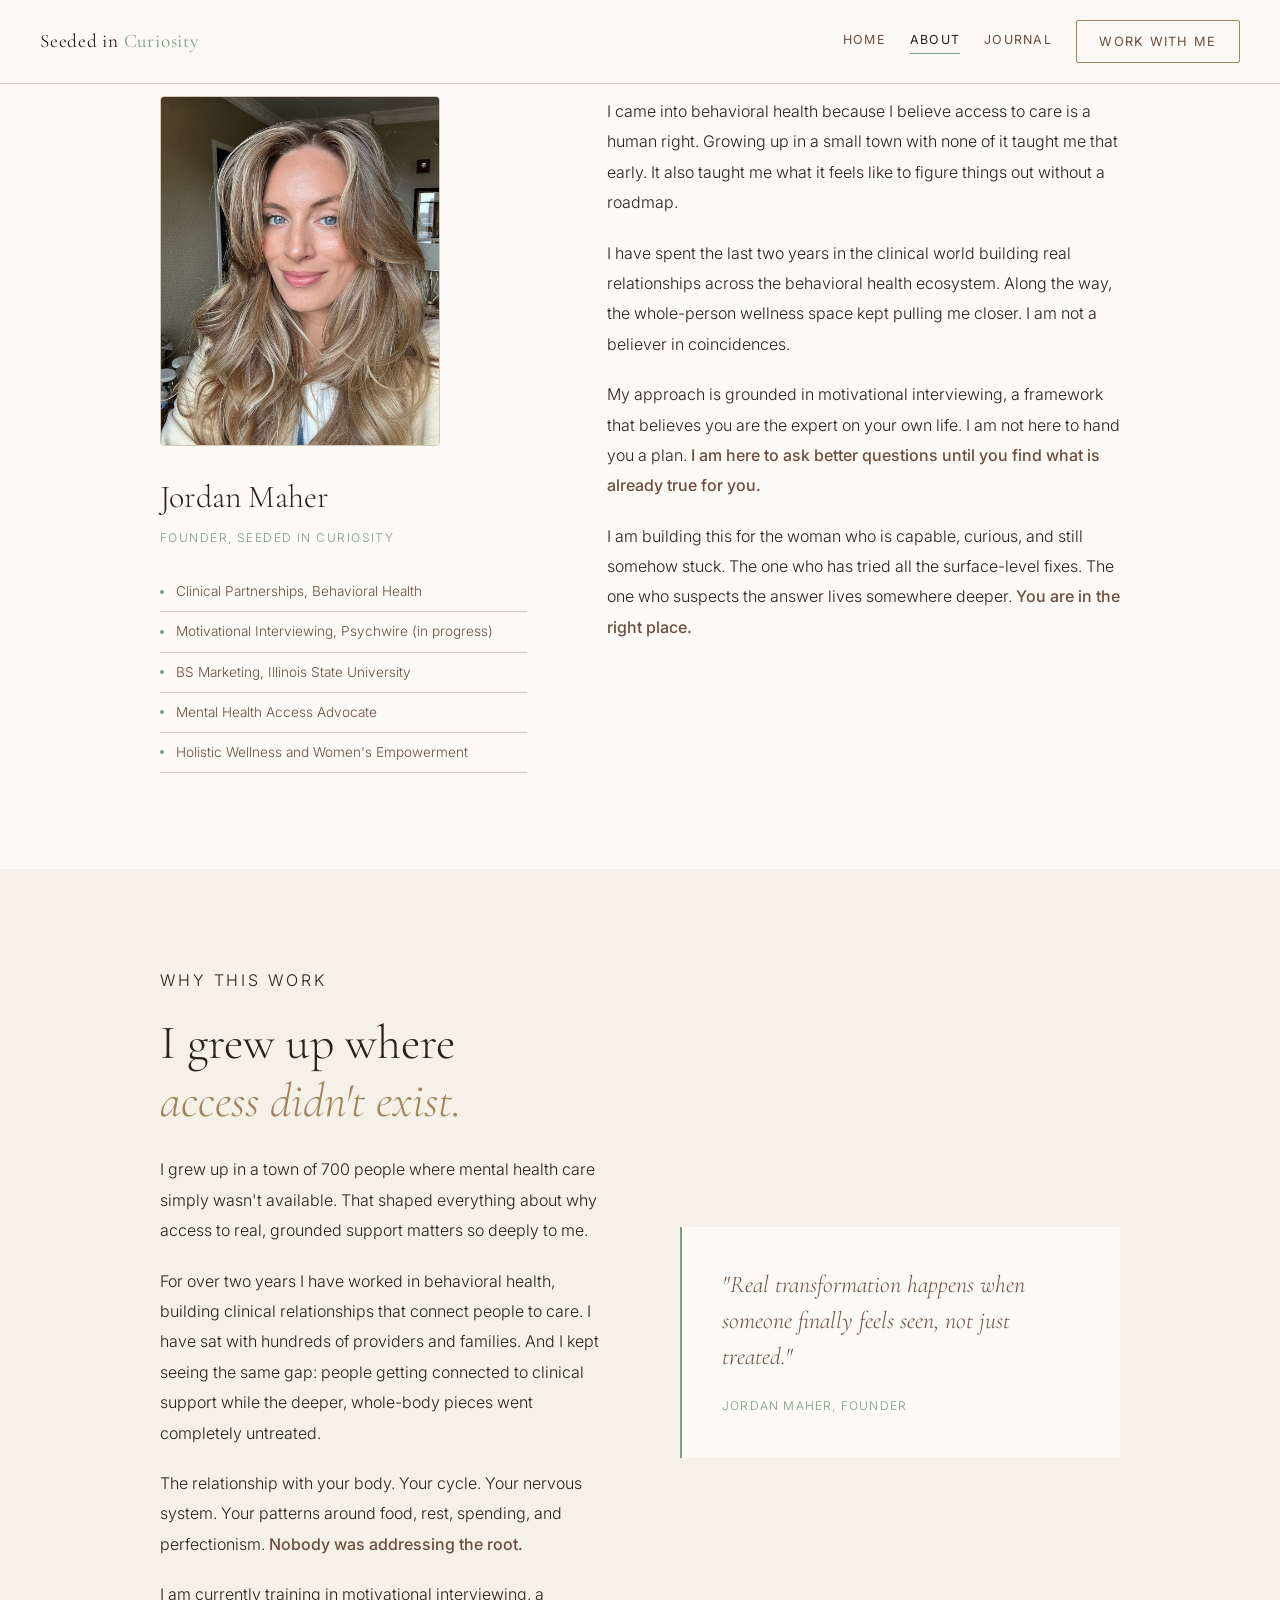
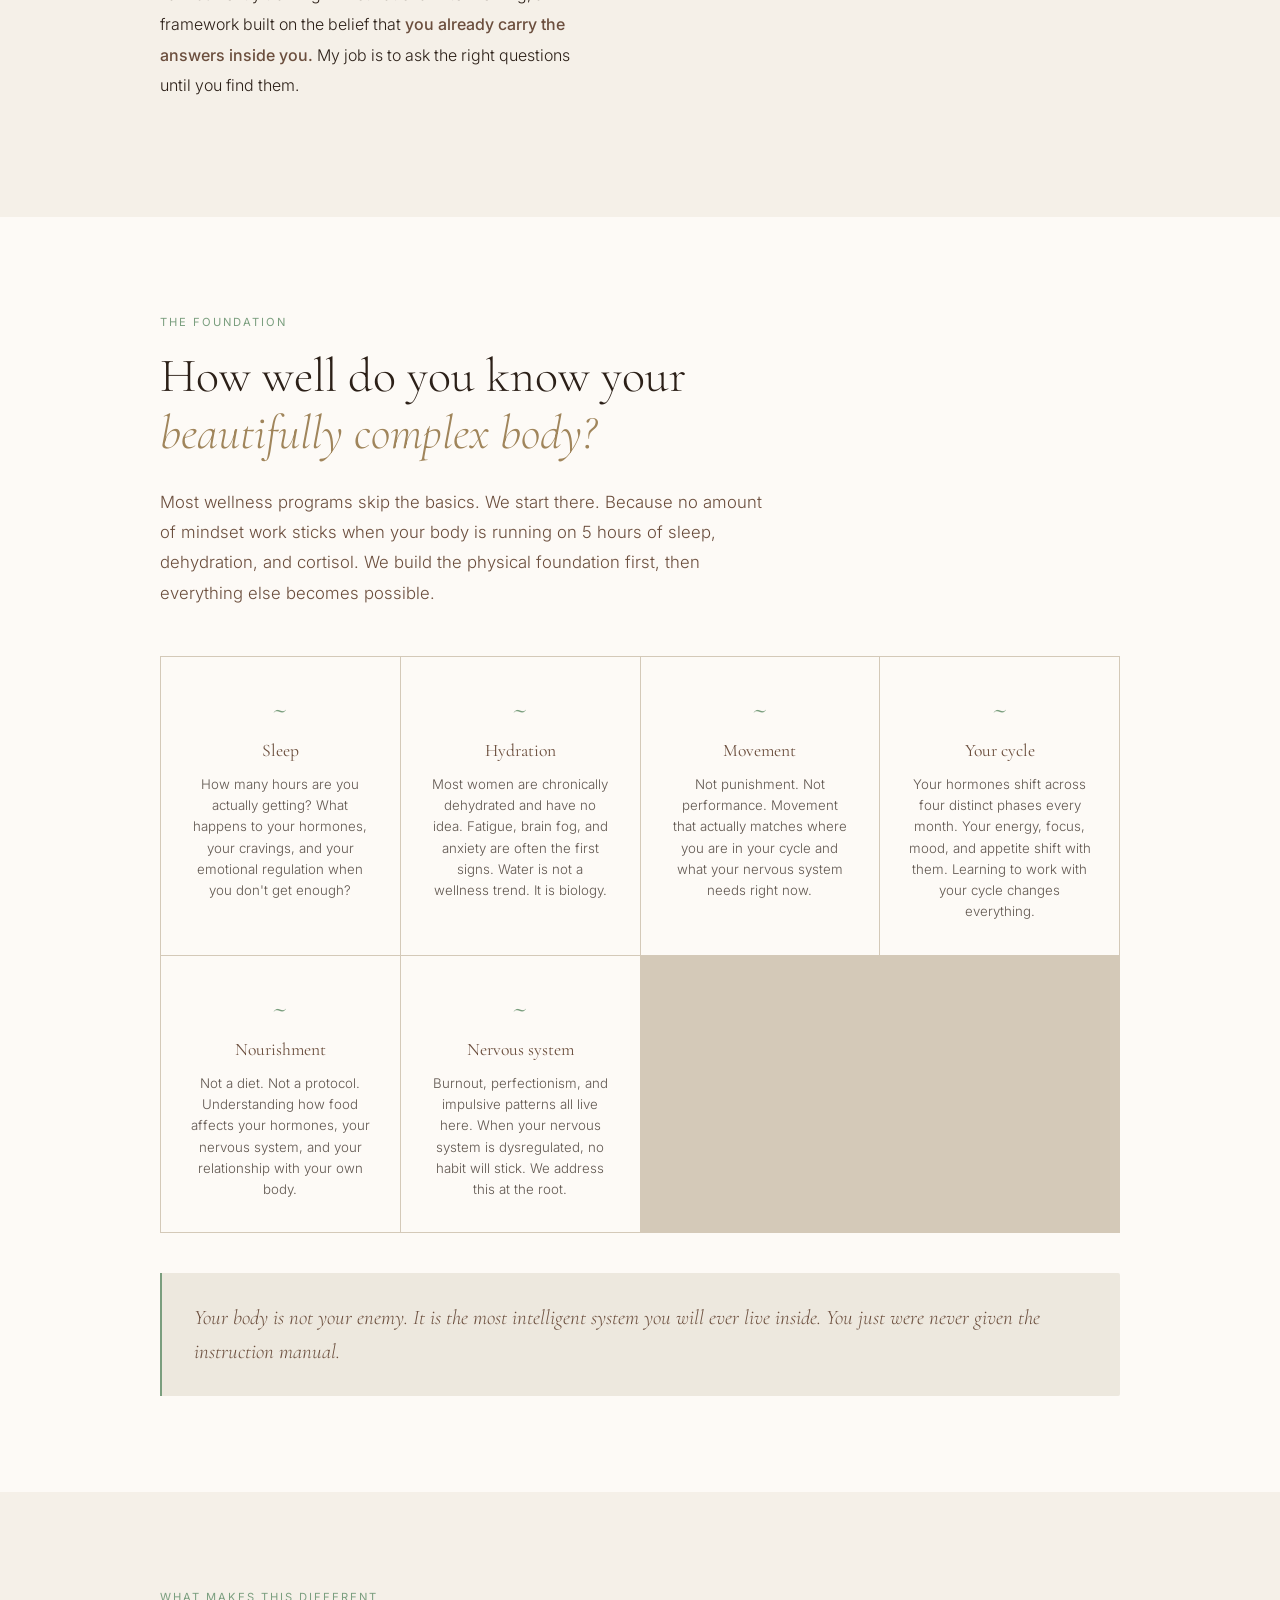
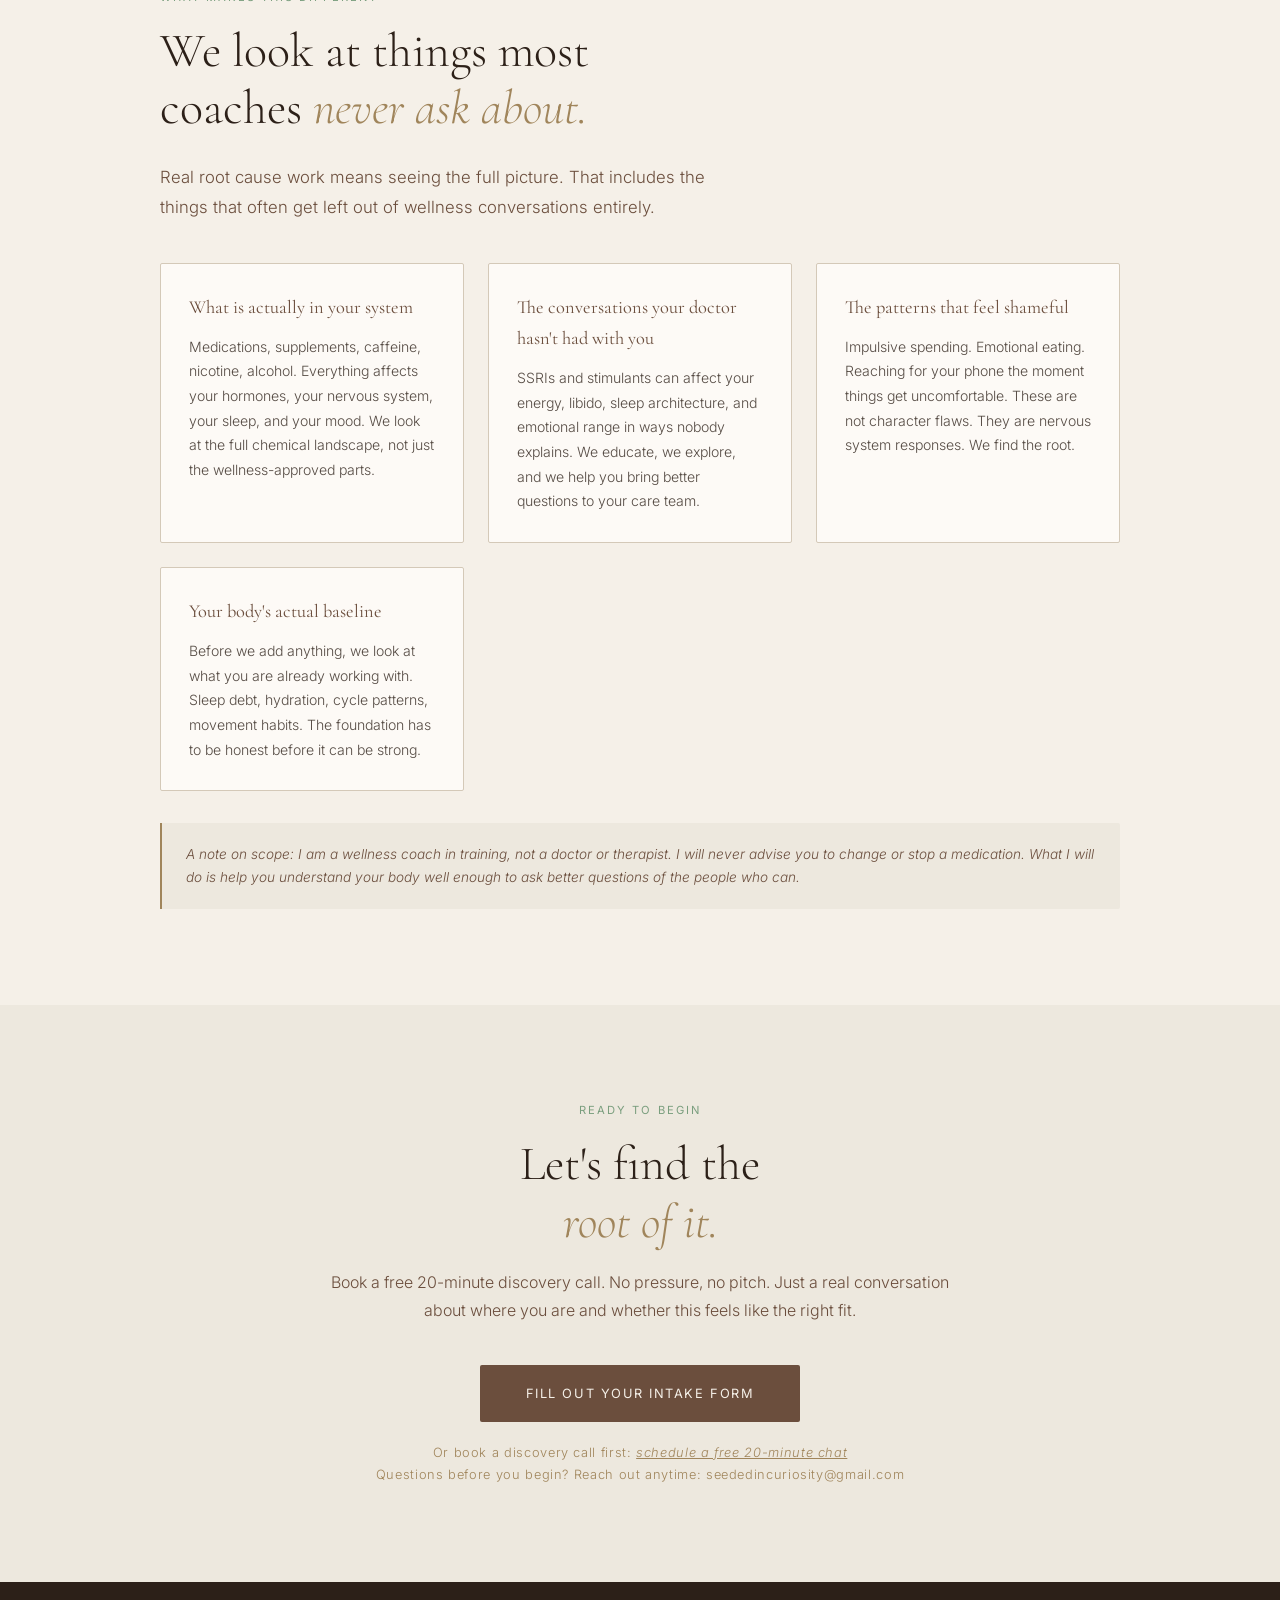
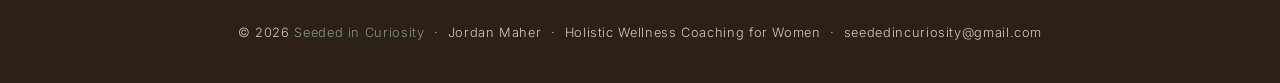
==== about.html @ 79a80a1e "Add files via upload" ====
<!DOCTYPE html>
<html lang="en">
<head>
<meta charset="UTF-8">
<meta name="viewport" content="width=device-width, initial-scale=1.0">
<title>About Jordan | Seeded in Curiosity</title>
<link rel="preconnect" href="https://fonts.googleapis.com">
<link rel="preconnect" href="https://fonts.gstatic.com" crossorigin>
<link href="https://fonts.googleapis.com/css2?family=Cormorant+Garamond:ital,wght@0,300;0,400;0,500;1,300;1,400&family=Inter:wght@300;400;500&display=swap" rel="stylesheet">
<style>
  :root {
    --sage: #7A9E7E;
    --clay: #A0855B;
    --bark: #6B4E3D;
    --cream: #F5F0E8;
    --linen: #EDE8DE;
    --soil: #2C2018;
    --mist: #D4C9B8;
    --white: #FDFAF6;
  }

  * { margin: 0; padding: 0; box-sizing: border-box; }
  html { scroll-behavior: smooth; }

  body {
    font-family: 'Inter', sans-serif;
    background: var(--white);
    color: var(--soil);
    font-size: 16px;
    line-height: 1.7;
    font-weight: 300;
  }

  /* NAV */
  nav {
    position: fixed;
    top: 0; left: 0; right: 0;
    z-index: 100;
    padding: 1.25rem 2.5rem;
    display: flex;
    justify-content: space-between;
    align-items: center;
    background: rgba(253, 250, 246, 0.92);
    backdrop-filter: blur(8px);
    border-bottom: 0.5px solid var(--mist);
  }

  .nav-logo {
    font-family: 'Cormorant Garamond', serif;
    font-size: 1.2rem;
    font-weight: 400;
    letter-spacing: 0.04em;
    color: var(--soil);
    text-decoration: none;
  }

  .nav-logo span { color: var(--sage); }

  .nav-link {
    font-size: 0.8rem;
    letter-spacing: 0.1em;
    text-transform: uppercase;
    color: var(--bark);
    text-decoration: none;
    font-weight: 400;
    padding: 0.6rem 1.4rem;
    border: 0.5px solid var(--clay);
    border-radius: 2px;
    transition: all 0.2s;
  }

  .nav-link:hover { background: var(--clay); color: var(--white); }


  .nav-pages {
    display: flex;
    align-items: center;
    gap: 1.5rem;
  }

  .nav-page {
    font-size: 0.78rem;
    letter-spacing: 0.1em;
    text-transform: uppercase;
    color: var(--bark);
    text-decoration: none;
    font-weight: 400;
    padding-bottom: 2px;
    border-bottom: 1px solid transparent;
    transition: all 0.2s;
  }

  .nav-page:hover { color: var(--soil); border-bottom-color: var(--clay); }

  .nav-page.active { color: var(--soil); border-bottom-color: var(--sage); }

  @media (max-width: 600px) {
    .nav-pages { gap: 0.9rem; }
    .nav-page { font-size: 0.7rem; letter-spacing: 0.06em; }
    .nav-link { padding: 0.5rem 0.9rem; font-size: 0.7rem; }
    nav { padding: 1rem 1.25rem; }
  }


  .about-photo {
    width: 100%;
    max-width: 280px;
    border-radius: 4px;
    border: 0.5px solid var(--mist);
    display: block;
    margin-bottom: 1.5rem;
  }

  /* HERO */
  .hero {
    min-height: 100vh;
    display: flex;
    align-items: center;
    padding: 8rem 2.5rem 4rem;
    background: var(--white);
    position: relative;
    overflow: hidden;
  }

  .hero::before {
    content: '';
    position: absolute;
    top: -10%;
    right: -5%;
    width: 55%;
    height: 120%;
    background: var(--linen);
    border-radius: 0 0 0 60%;
    z-index: 0;
  }

  .hero-content {
    position: relative;
    z-index: 1;
    max-width: 620px;
  }

  .hero-eyebrow {
    font-size: 0.72rem;
    letter-spacing: 0.18em;
    text-transform: uppercase;
    color: var(--sage);
    font-weight: 400;
    margin-bottom: 1.5rem;
  }

  .hero-title {
    font-family: 'Cormorant Garamond', serif;
    font-size: clamp(2.8rem, 6vw, 5rem);
    font-weight: 300;
    line-height: 1.1;
    color: var(--soil);
    margin-bottom: 1.5rem;
    letter-spacing: -0.01em;
  }

  .hero-title em { font-style: italic; color: var(--clay); }

  .hero-sub {
    font-size: 1.05rem;
    color: var(--bark);
    max-width: 480px;
    margin-bottom: 2.5rem;
    line-height: 1.8;
    font-weight: 300;
  }

  .hero-cta {
    display: inline-block;
    background: var(--bark);
    color: var(--cream);
    text-decoration: none;
    padding: 1rem 2.2rem;
    font-size: 0.8rem;
    letter-spacing: 0.12em;
    text-transform: uppercase;
    font-weight: 400;
    border-radius: 2px;
    transition: all 0.2s;
  }

  .hero-cta:hover { background: var(--soil); }

  .hero-seed {
    position: absolute;
    right: 8%;
    top: 50%;
    transform: translateY(-50%);
    z-index: 1;
  }

  .seed-circle {
    width: 320px;
    height: 320px;
    border-radius: 50%;
    border: 0.5px solid var(--mist);
    display: flex;
    align-items: center;
    justify-content: center;
  }

  .seed-inner {
    width: 260px;
    height: 260px;
    border-radius: 50%;
    background: var(--linen);
    display: flex;
    flex-direction: column;
    align-items: center;
    justify-content: center;
    padding: 2rem;
    text-align: center;
  }

  .seed-word {
    font-family: 'Cormorant Garamond', serif;
    font-size: 1rem;
    font-style: italic;
    color: var(--clay);
    line-height: 2.4;
    letter-spacing: 0.02em;
  }

  /* SECTIONS */
  section { padding: 6rem 2.5rem; }

  .container { max-width: 960px; margin: 0 auto; }

  .section-eyebrow {
    font-size: 0.7rem;
    letter-spacing: 0.18em;
    text-transform: uppercase;
    color: var(--sage);
    font-weight: 400;
    margin-bottom: 1rem;
  }

  .section-title {
    font-family: 'Cormorant Garamond', serif;
    font-size: clamp(2rem, 4vw, 3rem);
    font-weight: 300;
    line-height: 1.2;
    color: var(--soil);
    margin-bottom: 1.5rem;
  }

  .section-title em { font-style: italic; color: var(--clay); }

  /* FOR YOU */
  .for-you { background: var(--linen); }

  .pain-grid {
    display: grid;
    grid-template-columns: repeat(auto-fit, minmax(260px, 1fr));
    gap: 1.5rem;
    margin-top: 3rem;
  }

  .pain-card {
    background: var(--white);
    border: 0.5px solid var(--mist);
    padding: 1.75rem;
    border-radius: 2px;
  }

  .pain-card h3 {
    font-family: 'Cormorant Garamond', serif;
    font-size: 1.2rem;
    font-weight: 400;
    color: var(--bark);
    margin-bottom: 0.75rem;
  }

  .pain-card p {
    font-size: 0.9rem;
    color: var(--soil);
    opacity: 0.8;
    line-height: 1.7;
  }

  /* BODY SECTION */
  .body-section { background: var(--white); }

  .body-intro {
    font-size: 1.05rem;
    color: var(--bark);
    max-width: 620px;
    margin-bottom: 3rem;
    line-height: 1.8;
  }

  .body-grid {
    display: grid;
    grid-template-columns: repeat(auto-fit, minmax(200px, 1fr));
    gap: 1px;
    background: var(--mist);
    border: 0.5px solid var(--mist);
    margin-bottom: 2.5rem;
  }

  .body-tile {
    background: var(--white);
    padding: 2rem 1.75rem;
    text-align: center;
  }

  .body-tile-icon {
    font-family: 'Cormorant Garamond', serif;
    font-size: 2.2rem;
    font-style: italic;
    color: var(--sage);
    margin-bottom: 0.75rem;
    line-height: 1;
  }

  .body-tile h3 {
    font-family: 'Cormorant Garamond', serif;
    font-size: 1.1rem;
    font-weight: 400;
    color: var(--bark);
    margin-bottom: 0.5rem;
  }

  .body-tile p {
    font-size: 0.83rem;
    color: var(--soil);
    opacity: 0.75;
    line-height: 1.6;
  }

  .body-callout {
    background: var(--linen);
    border-left: 2px solid var(--sage);
    padding: 1.75rem 2rem;
    border-radius: 0 2px 2px 0;
  }

  .body-callout p {
    font-family: 'Cormorant Garamond', serif;
    font-size: 1.3rem;
    font-style: italic;
    color: var(--bark);
    line-height: 1.6;
  }

  /* WHOLE PICTURE */
  .whole-picture { background: var(--cream); }

  .wp-intro {
    font-size: 1.05rem;
    color: var(--bark);
    max-width: 580px;
    margin-bottom: 2.5rem;
    line-height: 1.8;
  }

  .wp-grid {
    display: grid;
    grid-template-columns: repeat(auto-fit, minmax(260px, 1fr));
    gap: 1.5rem;
    margin-bottom: 2rem;
  }

  .wp-item {
    background: var(--white);
    border: 0.5px solid var(--mist);
    padding: 1.75rem;
    border-radius: 2px;
  }

  .wp-item h3 {
    font-family: 'Cormorant Garamond', serif;
    font-size: 1.15rem;
    font-weight: 400;
    color: var(--bark);
    margin-bottom: 0.75rem;
  }

  .wp-item p {
    font-size: 0.88rem;
    color: var(--soil);
    opacity: 0.8;
    line-height: 1.75;
  }

  .wp-note {
    background: var(--linen);
    border-left: 2px solid var(--clay);
    padding: 1.25rem 1.5rem;
    border-radius: 0 2px 2px 0;
    font-size: 0.85rem;
    color: var(--bark);
    line-height: 1.7;
    font-style: italic;
  }

  /* STORY */
  .story { background: var(--cream); }

  .story-layout {
    display: grid;
    grid-template-columns: 1fr 1fr;
    gap: 5rem;
    align-items: center;
  }

  .story-text p {
    font-size: 1rem;
    line-height: 1.9;
    color: var(--soil);
    margin-bottom: 1.25rem;
    font-weight: 300;
  }

  .story-text p strong { font-weight: 500; color: var(--bark); }

  .story-quote {
    background: var(--white);
    padding: 2.5rem;
    border-left: 2px solid var(--sage);
    border-radius: 0 2px 2px 0;
  }

  .story-quote blockquote {
    font-family: 'Cormorant Garamond', serif;
    font-size: 1.5rem;
    font-style: italic;
    font-weight: 300;
    color: var(--bark);
    line-height: 1.5;
    margin-bottom: 1rem;
  }

  .story-quote cite {
    font-size: 0.75rem;
    letter-spacing: 0.1em;
    text-transform: uppercase;
    color: var(--sage);
    font-style: normal;
  }

  /* METHOD */
  .method { background: var(--soil); color: var(--cream); }
  .method .section-title { color: var(--cream); }
  .method .section-eyebrow { color: var(--sage); }

  .method-intro {
    font-size: 1.05rem;
    color: var(--mist);
    max-width: 580px;
    margin-bottom: 3.5rem;
    line-height: 1.8;
  }

  .phases {
    display: grid;
    grid-template-columns: repeat(auto-fit, minmax(260px, 1fr));
    gap: 1px;
    background: rgba(255,255,255,0.1);
    border: 0.5px solid rgba(255,255,255,0.1);
  }

  .phase {
    background: var(--soil);
    padding: 2.5rem;
    transition: background 0.2s;
  }

  .phase:hover { background: #3a2d20; }

  .phase-num {
    font-family: 'Cormorant Garamond', serif;
    font-size: 3rem;
    font-weight: 300;
    color: var(--sage);
    opacity: 0.5;
    line-height: 1;
    margin-bottom: 1rem;
  }

  .phase-weeks {
    font-size: 0.68rem;
    letter-spacing: 0.15em;
    text-transform: uppercase;
    color: var(--sage);
    margin-bottom: 0.75rem;
  }

  .phase h3 {
    font-family: 'Cormorant Garamond', serif;
    font-size: 1.4rem;
    font-weight: 300;
    color: var(--cream);
    margin-bottom: 0.75rem;
  }

  .phase p { font-size: 0.88rem; color: var(--mist); line-height: 1.7; }

  .method-note {
    margin-top: 2.5rem;
    padding: 1.5rem 2rem;
    background: rgba(122, 158, 126, 0.1);
    border-left: 2px solid var(--sage);
    font-size: 0.9rem;
    color: var(--mist);
    line-height: 1.7;
  }

  .method-note strong { color: var(--sage); font-weight: 400; }

  /* ABOUT */
  .about { background: var(--white); }

  .about-layout {
    display: grid;
    grid-template-columns: 1fr 1.4fr;
    gap: 5rem;
    align-items: start;
  }

  .about-left { position: sticky; top: 6rem; }

  .about-name {
    font-family: 'Cormorant Garamond', serif;
    font-size: 2rem;
    font-weight: 300;
    color: var(--soil);
    margin-bottom: 0.25rem;
  }

  .about-title {
    font-size: 0.75rem;
    letter-spacing: 0.12em;
    text-transform: uppercase;
    color: var(--sage);
    margin-bottom: 1.5rem;
  }

  .about-credentials { list-style: none; padding: 0; }

  .about-credentials li {
    font-size: 0.85rem;
    color: var(--bark);
    padding: 0.5rem 0;
    border-bottom: 0.5px solid var(--mist);
    display: flex;
    align-items: center;
    gap: 0.75rem;
  }

  .about-credentials li::before {
    content: '';
    width: 4px;
    height: 4px;
    border-radius: 50%;
    background: var(--sage);
    flex-shrink: 0;
  }

  .about-right p {
    font-size: 1rem;
    line-height: 1.9;
    color: var(--soil);
    margin-bottom: 1.25rem;
    font-weight: 300;
  }

  .about-right p strong { font-weight: 500; color: var(--bark); }

  /* BLOG */
  .blog-section { background: var(--white); }

  .blog-intro {
    font-size: 1.05rem;
    color: var(--bark);
    max-width: 560px;
    margin-bottom: 3rem;
    line-height: 1.8;
  }

  .blog-grid {
    display: grid;
    grid-template-columns: repeat(auto-fit, minmax(280px, 1fr));
    gap: 1.5rem;
  }

  .blog-card {
    background: var(--linen);
    border: 0.5px solid var(--mist);
    border-radius: 2px;
    padding: 2rem;
    text-decoration: none;
    display: flex;
    flex-direction: column;
    gap: 0.75rem;
    transition: background 0.2s, border-color 0.2s;
  }

  a.blog-card:hover {
    background: var(--cream);
    border-color: var(--clay);
  }

  .blog-card-coming {
    opacity: 0.65;
  }

  .blog-card-eyebrow {
    font-size: 0.68rem;
    letter-spacing: 0.14em;
    text-transform: uppercase;
    color: var(--sage);
    font-weight: 400;
  }

  .blog-card-title {
    font-family: 'Cormorant Garamond', serif;
    font-size: 1.3rem;
    font-weight: 400;
    color: var(--soil);
    line-height: 1.3;
    margin: 0;
  }

  .blog-card-excerpt {
    font-size: 0.88rem;
    color: var(--bark);
    line-height: 1.75;
    flex: 1;
    margin: 0;
  }

  .blog-card-cta {
    font-size: 0.75rem;
    letter-spacing: 0.1em;
    text-transform: uppercase;
    color: var(--clay);
    font-weight: 400;
    margin-top: 0.5rem;
  }

  .blog-card-label {
    font-size: 0.72rem;
    letter-spacing: 0.1em;
    text-transform: uppercase;
    color: var(--mist);
    font-weight: 400;
    margin-top: 0.5rem;
  }

  /* BOOKING */
  .booking { background: var(--linen); text-align: center; }
  .booking .container { max-width: 640px; }
  .booking .section-title { margin-bottom: 1rem; }

  .booking-sub {
    font-size: 1rem;
    color: var(--bark);
    margin-bottom: 2.5rem;
    line-height: 1.8;
  }

  .booking-cta {
    display: block;
    max-width: 320px;
    margin: 0 auto 1.25rem;
    background: var(--bark);
    color: var(--cream);
    text-decoration: none;
    padding: 1.1rem 2.8rem;
    font-size: 0.8rem;
    letter-spacing: 0.12em;
    text-transform: uppercase;
    font-weight: 400;
    border-radius: 2px;
    transition: all 0.2s;
  }

  .booking-cta:hover { background: var(--soil); }

  .booking-note {
    font-size: 0.8rem;
    color: var(--clay);
    letter-spacing: 0.05em;
  }

  /* FOOTER */
  footer {
    background: var(--soil);
    color: var(--mist);
    padding: 2.5rem;
    text-align: center;
    font-size: 0.8rem;
    letter-spacing: 0.05em;
  }

  footer span { color: var(--sage); }

  /* RESPONSIVE */
  @media (max-width: 768px) {
    nav { padding: 1rem 1.25rem; }
    .hero { padding: 7rem 1.25rem 3rem; }
    .hero::before { display: none; }
    .hero-seed { display: none; }
    section { padding: 4rem 1.25rem; }
    .story-layout { grid-template-columns: 1fr; gap: 2.5rem; }
    .about-layout { grid-template-columns: 1fr; gap: 2.5rem; }
    .about-left { position: static; }
  }

  @media (prefers-reduced-motion: reduce) {
    * { transition: none !important; }
  }
</style>
</head>
<body>

<nav>
  <a href="index.html" class="nav-logo">Seeded in <span>Curiosity</span></a>
  <div class="nav-pages">
    <a href="index.html" class="nav-page">Home</a>
    <a href="about.html" class="nav-page active">About</a>
    <a href="blog.html" class="nav-page">Journal</a>
    <a href="intake.html" class="nav-link">Work with me</a>
  </div>
</nav>

<!-- ABOUT -->
<section class="about" id="about">
  <div class="container">
    <div class="about-layout">
      <div class="about-left">
        <img src="headshot.jpg" alt="Jordan Maher, founder of Seeded in Curiosity" class="about-photo">
        <h2 class="about-name">Jordan Maher</h2>
        <p class="about-title">Founder, Seeded in Curiosity</p>
        <ul class="about-credentials">
          <li>Clinical Partnerships, Behavioral Health</li>
          <li>Motivational Interviewing, Psychwire (in progress)</li>
          <li>BS Marketing, Illinois State University</li>
          <li>Mental Health Access Advocate</li>
          <li>Holistic Wellness and Women's Empowerment</li>
        </ul>
      </div>
      <div class="about-right">
        <p>I came into behavioral health because I believe access to care is a human right. Growing up in a small town with none of it taught me that early. It also taught me what it feels like to figure things out without a roadmap.</p>
        <p>I have spent the last two years in the clinical world building real relationships across the behavioral health ecosystem. Along the way, the whole-person wellness space kept pulling me closer. I am not a believer in coincidences.</p>
        <p>My approach is grounded in motivational interviewing, a framework that believes you are the expert on your own life. I am not here to hand you a plan. <strong>I am here to ask better questions until you find what is already true for you.</strong></p>
        <p>I am building this for the woman who is capable, curious, and still somehow stuck. The one who has tried all the surface-level fixes. The one who suspects the answer lives somewhere deeper. <strong>You are in the right place.</strong></p>
      </div>
    </div>
  </div>
</section>

<!-- STORY -->
<section class="story" id="story">
  <div class="container">
    <div class="story-layout">
      <div class="story-text">
        <p class="section-eyebrow">Why this work</p>
        <h2 class="section-title">I grew up where<br><em>access didn't exist.</em></h2>
        <p>I grew up in a town of 700 people where mental health care simply wasn't available. That shaped everything about why access to real, grounded support matters so deeply to me.</p>
        <p>For over two years I have worked in behavioral health, building clinical relationships that connect people to care. I have sat with hundreds of providers and families. And I kept seeing the same gap: people getting connected to clinical support while the deeper, whole-body pieces went completely untreated.</p>
        <p>The relationship with your body. Your cycle. Your nervous system. Your patterns around food, rest, spending, and perfectionism. <strong>Nobody was addressing the root.</strong></p>
        <p>I am currently training in motivational interviewing, a framework built on the belief that <strong>you already carry the answers inside you.</strong> My job is to ask the right questions until you find them.</p>
      </div>
      <div>
        <div class="story-quote">
          <blockquote>"Real transformation happens when someone finally feels seen, not just treated."</blockquote>
          <cite>Jordan Maher, founder</cite>
        </div>
      </div>
    </div>
  </div>
</section>

<!-- YOUR BODY -->
<section class="body-section" id="body">
  <div class="container">
    <p class="section-eyebrow">The foundation</p>
    <h2 class="section-title">How well do you know your<br><em>beautifully complex body?</em></h2>
    <p class="body-intro">Most wellness programs skip the basics. We start there. Because no amount of mindset work sticks when your body is running on 5 hours of sleep, dehydration, and cortisol. We build the physical foundation first, then everything else becomes possible.</p>

    <div class="body-grid">
      <div class="body-tile">
        <div class="body-tile-icon">~</div>
        <h3>Sleep</h3>
        <p>How many hours are you actually getting? What happens to your hormones, your cravings, and your emotional regulation when you don't get enough?</p>
      </div>
      <div class="body-tile">
        <div class="body-tile-icon">~</div>
        <h3>Hydration</h3>
        <p>Most women are chronically dehydrated and have no idea. Fatigue, brain fog, and anxiety are often the first signs. Water is not a wellness trend. It is biology.</p>
      </div>
      <div class="body-tile">
        <div class="body-tile-icon">~</div>
        <h3>Movement</h3>
        <p>Not punishment. Not performance. Movement that actually matches where you are in your cycle and what your nervous system needs right now.</p>
      </div>
      <div class="body-tile">
        <div class="body-tile-icon">~</div>
        <h3>Your cycle</h3>
        <p>Your hormones shift across four distinct phases every month. Your energy, focus, mood, and appetite shift with them. Learning to work with your cycle changes everything.</p>
      </div>
      <div class="body-tile">
        <div class="body-tile-icon">~</div>
        <h3>Nourishment</h3>
        <p>Not a diet. Not a protocol. Understanding how food affects your hormones, your nervous system, and your relationship with your own body.</p>
      </div>
      <div class="body-tile">
        <div class="body-tile-icon">~</div>
        <h3>Nervous system</h3>
        <p>Burnout, perfectionism, and impulsive patterns all live here. When your nervous system is dysregulated, no habit will stick. We address this at the root.</p>
      </div>
    </div>

    <div class="body-callout">
      <p>Your body is not your enemy. It is the most intelligent system you will ever live inside. You just were never given the instruction manual.</p>
    </div>
  </div>
</section>

<!-- WHOLE PICTURE -->
<section class="whole-picture" id="whole-picture">
  <div class="container">
    <p class="section-eyebrow">What makes this different</p>
    <h2 class="section-title">We look at things most<br>coaches <em>never ask about.</em></h2>
    <p class="wp-intro">Real root cause work means seeing the full picture. That includes the things that often get left out of wellness conversations entirely.</p>
    <div class="wp-grid">
      <div class="wp-item">
        <h3>What is actually in your system</h3>
        <p>Medications, supplements, caffeine, nicotine, alcohol. Everything affects your hormones, your nervous system, your sleep, and your mood. We look at the full chemical landscape, not just the wellness-approved parts.</p>
      </div>
      <div class="wp-item">
        <h3>The conversations your doctor hasn't had with you</h3>
        <p>SSRIs and stimulants can affect your energy, libido, sleep architecture, and emotional range in ways nobody explains. We educate, we explore, and we help you bring better questions to your care team.</p>
      </div>
      <div class="wp-item">
        <h3>The patterns that feel shameful</h3>
        <p>Impulsive spending. Emotional eating. Reaching for your phone the moment things get uncomfortable. These are not character flaws. They are nervous system responses. We find the root.</p>
      </div>
      <div class="wp-item">
        <h3>Your body's actual baseline</h3>
        <p>Before we add anything, we look at what you are already working with. Sleep debt, hydration, cycle patterns, movement habits. The foundation has to be honest before it can be strong.</p>
      </div>
    </div>
    <div class="wp-note">
      A note on scope: I am a wellness coach in training, not a doctor or therapist. I will never advise you to change or stop a medication. What I will do is help you understand your body well enough to ask better questions of the people who can.
    </div>
  </div>
</section>

<section class="booking" id="booking">
  <div class="container">
    <p class="section-eyebrow">Ready to begin</p>
    <h2 class="section-title">Let's find the<br><em>root of it.</em></h2>
    <p class="booking-sub">Book a free 20-minute discovery call. No pressure, no pitch. Just a real conversation about where you are and whether this feels like the right fit.</p>
    <a href="intake.html" class="booking-cta">Fill out your intake form</a>
    <p class="booking-note">Or book a discovery call first: <a href="https://calendar.app.google/K45TQyQXRwY4kwnG8" style="color: var(--clay); text-decoration: underline; font-style: italic;">schedule a free 20-minute chat</a></p>
    <p class="booking-note">Questions before you begin? Reach out anytime: seededincuriosity@gmail.com</p>
  </div>
</section>

<footer>
  <p>© 2026 <span>Seeded in Curiosity</span> &nbsp;·&nbsp; Jordan Maher &nbsp;·&nbsp; Holistic Wellness Coaching for Women &nbsp;·&nbsp; seededincuriosity@gmail.com</p>
</footer>

</body>
</html>
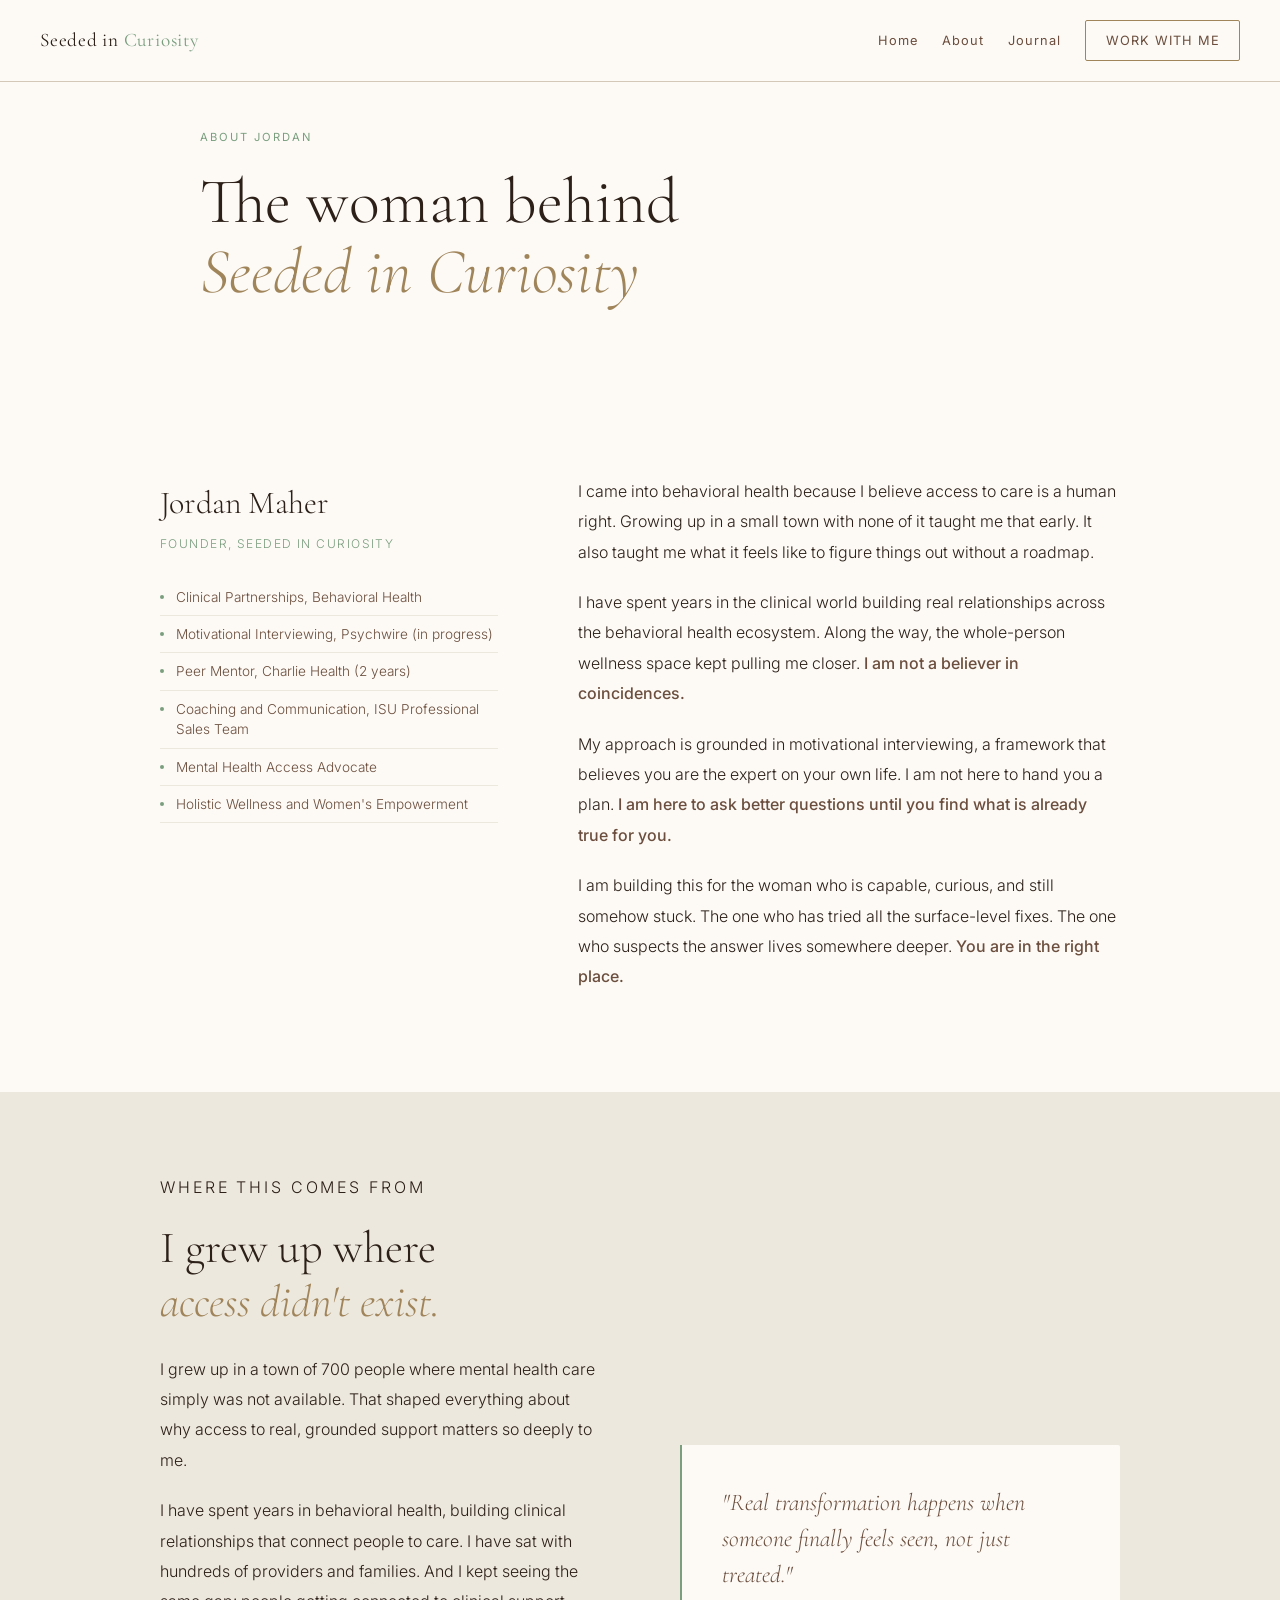
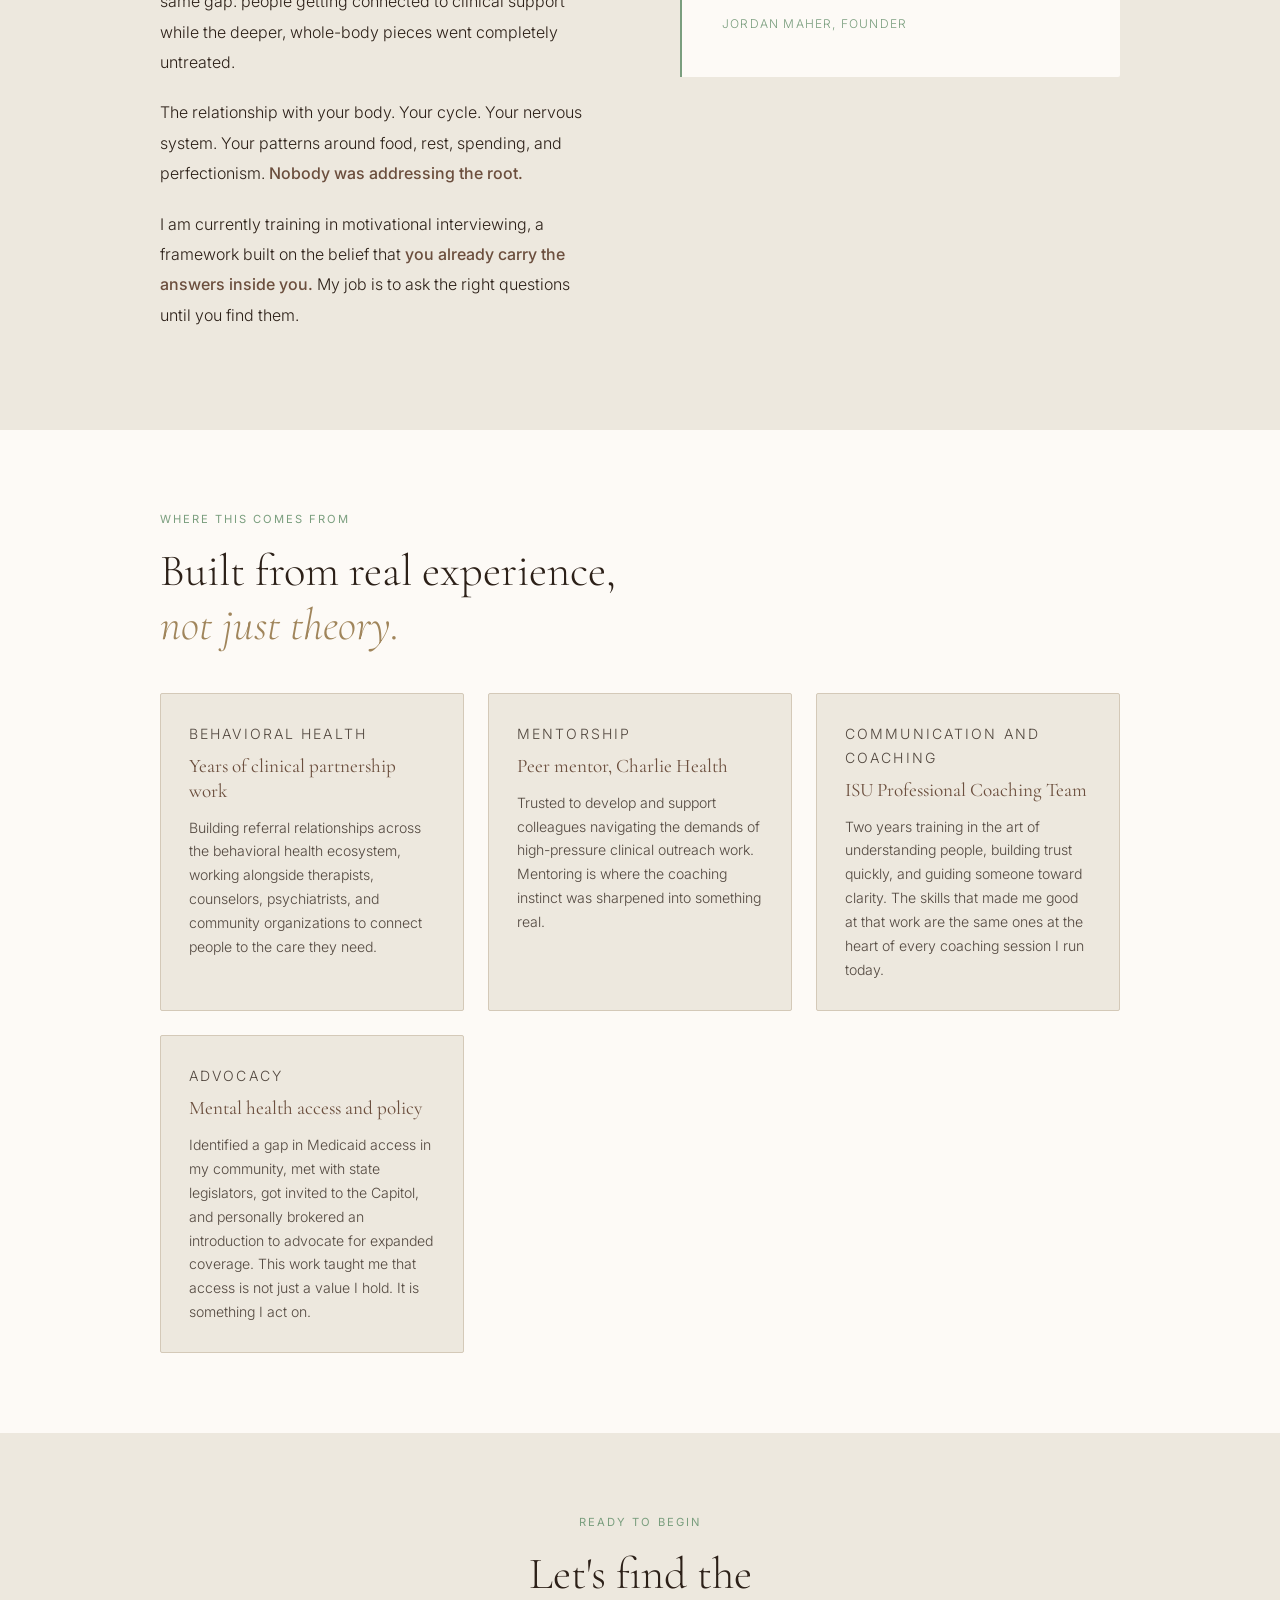
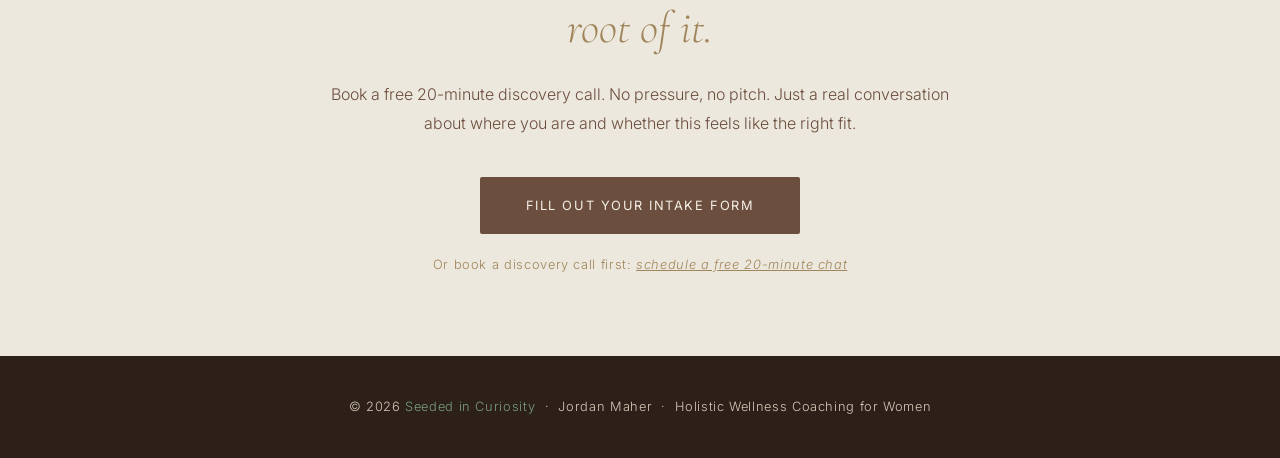
==== commit 045d7fb0: "Add files via upload" ====
--- a/about.html
+++ b/about.html
@@ -31,7 +31,6 @@
     font-weight: 300;
   }
 
-  /* NAV */
   nav {
     position: fixed;
     top: 0; left: 0; right: 0;
@@ -40,9 +39,11 @@
     display: flex;
     justify-content: space-between;
     align-items: center;
+    gap: 1rem;
     background: rgba(253, 250, 246, 0.92);
     backdrop-filter: blur(8px);
     border-bottom: 0.5px solid var(--mist);
+    flex-wrap: wrap;
   }
 
   .nav-logo {
@@ -56,178 +57,66 @@
 
   .nav-logo span { color: var(--sage); }
 
-  .nav-link {
+  .nav-links {
+    display: flex;
+    gap: 1.5rem;
+    align-items: center;
+    flex-wrap: wrap;
+  }
+
+  .nav-links a {
     font-size: 0.8rem;
+    letter-spacing: 0.08em;
+    color: var(--bark);
+    text-decoration: none;
+    font-weight: 400;
+    transition: color 0.15s;
+  }
+
+  .nav-links a:hover { color: var(--soil); }
+
+  .nav-cta {
+    font-size: 0.78rem;
     letter-spacing: 0.1em;
     text-transform: uppercase;
     color: var(--bark);
     text-decoration: none;
     font-weight: 400;
-    padding: 0.6rem 1.4rem;
+    padding: 0.55rem 1.2rem;
     border: 0.5px solid var(--clay);
     border-radius: 2px;
     transition: all 0.2s;
   }
 
-  .nav-link:hover { background: var(--clay); color: var(--white); }
-
-
-  .nav-pages {
-    display: flex;
-    align-items: center;
-    gap: 1.5rem;
-  }
-
-  .nav-page {
-    font-size: 0.78rem;
-    letter-spacing: 0.1em;
-    text-transform: uppercase;
-    color: var(--bark);
-    text-decoration: none;
-    font-weight: 400;
-    padding-bottom: 2px;
-    border-bottom: 1px solid transparent;
-    transition: all 0.2s;
-  }
-
-  .nav-page:hover { color: var(--soil); border-bottom-color: var(--clay); }
-
-  .nav-page.active { color: var(--soil); border-bottom-color: var(--sage); }
-
-  @media (max-width: 600px) {
-    .nav-pages { gap: 0.9rem; }
-    .nav-page { font-size: 0.7rem; letter-spacing: 0.06em; }
-    .nav-link { padding: 0.5rem 0.9rem; font-size: 0.7rem; }
-    nav { padding: 1rem 1.25rem; }
-  }
-
-
-  .about-photo {
-    width: 100%;
-    max-width: 280px;
-    border-radius: 4px;
-    border: 0.5px solid var(--mist);
-    display: block;
+  .nav-cta:hover { background: var(--clay); color: var(--white); }
+
+  .about-hero {
+    padding: 8rem 2.5rem 4rem;
+    max-width: 960px;
+    margin: 0 auto;
+  }
+
+  .about-eyebrow {
+    font-size: 0.7rem;
+    letter-spacing: 0.18em;
+    text-transform: uppercase;
+    color: var(--sage);
+    font-weight: 400;
+    margin-bottom: 1.25rem;
+  }
+
+  .about-hero-title {
+    font-family: 'Cormorant Garamond', serif;
+    font-size: clamp(2.5rem, 5vw, 4rem);
+    font-weight: 300;
+    line-height: 1.1;
+    color: var(--soil);
     margin-bottom: 1.5rem;
   }
 
-  /* HERO */
-  .hero {
-    min-height: 100vh;
-    display: flex;
-    align-items: center;
-    padding: 8rem 2.5rem 4rem;
-    background: var(--white);
-    position: relative;
-    overflow: hidden;
-  }
-
-  .hero::before {
-    content: '';
-    position: absolute;
-    top: -10%;
-    right: -5%;
-    width: 55%;
-    height: 120%;
-    background: var(--linen);
-    border-radius: 0 0 0 60%;
-    z-index: 0;
-  }
-
-  .hero-content {
-    position: relative;
-    z-index: 1;
-    max-width: 620px;
-  }
-
-  .hero-eyebrow {
-    font-size: 0.72rem;
-    letter-spacing: 0.18em;
-    text-transform: uppercase;
-    color: var(--sage);
-    font-weight: 400;
-    margin-bottom: 1.5rem;
-  }
-
-  .hero-title {
-    font-family: 'Cormorant Garamond', serif;
-    font-size: clamp(2.8rem, 6vw, 5rem);
-    font-weight: 300;
-    line-height: 1.1;
-    color: var(--soil);
-    margin-bottom: 1.5rem;
-    letter-spacing: -0.01em;
-  }
-
-  .hero-title em { font-style: italic; color: var(--clay); }
-
-  .hero-sub {
-    font-size: 1.05rem;
-    color: var(--bark);
-    max-width: 480px;
-    margin-bottom: 2.5rem;
-    line-height: 1.8;
-    font-weight: 300;
-  }
-
-  .hero-cta {
-    display: inline-block;
-    background: var(--bark);
-    color: var(--cream);
-    text-decoration: none;
-    padding: 1rem 2.2rem;
-    font-size: 0.8rem;
-    letter-spacing: 0.12em;
-    text-transform: uppercase;
-    font-weight: 400;
-    border-radius: 2px;
-    transition: all 0.2s;
-  }
-
-  .hero-cta:hover { background: var(--soil); }
-
-  .hero-seed {
-    position: absolute;
-    right: 8%;
-    top: 50%;
-    transform: translateY(-50%);
-    z-index: 1;
-  }
-
-  .seed-circle {
-    width: 320px;
-    height: 320px;
-    border-radius: 50%;
-    border: 0.5px solid var(--mist);
-    display: flex;
-    align-items: center;
-    justify-content: center;
-  }
-
-  .seed-inner {
-    width: 260px;
-    height: 260px;
-    border-radius: 50%;
-    background: var(--linen);
-    display: flex;
-    flex-direction: column;
-    align-items: center;
-    justify-content: center;
-    padding: 2rem;
-    text-align: center;
-  }
-
-  .seed-word {
-    font-family: 'Cormorant Garamond', serif;
-    font-size: 1rem;
-    font-style: italic;
-    color: var(--clay);
-    line-height: 2.4;
-    letter-spacing: 0.02em;
-  }
-
-  /* SECTIONS */
-  section { padding: 6rem 2.5rem; }
+  .about-hero-title em { font-style: italic; color: var(--clay); }
+
+  section { padding: 5rem 2.5rem; }
 
   .container { max-width: 960px; margin: 0 auto; }
 
@@ -242,7 +131,7 @@
 
   .section-title {
     font-family: 'Cormorant Garamond', serif;
-    font-size: clamp(2rem, 4vw, 3rem);
+    font-size: clamp(1.8rem, 4vw, 2.8rem);
     font-weight: 300;
     line-height: 1.2;
     color: var(--soil);
@@ -251,281 +140,19 @@
 
   .section-title em { font-style: italic; color: var(--clay); }
 
-  /* FOR YOU */
-  .for-you { background: var(--linen); }
-
-  .pain-grid {
+  /* PROFILE */
+  .profile { background: var(--white); }
+
+  .profile-layout {
     display: grid;
-    grid-template-columns: repeat(auto-fit, minmax(260px, 1fr));
-    gap: 1.5rem;
-    margin-top: 3rem;
-  }
-
-  .pain-card {
-    background: var(--white);
-    border: 0.5px solid var(--mist);
-    padding: 1.75rem;
-    border-radius: 2px;
-  }
-
-  .pain-card h3 {
-    font-family: 'Cormorant Garamond', serif;
-    font-size: 1.2rem;
-    font-weight: 400;
-    color: var(--bark);
-    margin-bottom: 0.75rem;
-  }
-
-  .pain-card p {
-    font-size: 0.9rem;
-    color: var(--soil);
-    opacity: 0.8;
-    line-height: 1.7;
-  }
-
-  /* BODY SECTION */
-  .body-section { background: var(--white); }
-
-  .body-intro {
-    font-size: 1.05rem;
-    color: var(--bark);
-    max-width: 620px;
-    margin-bottom: 3rem;
-    line-height: 1.8;
-  }
-
-  .body-grid {
-    display: grid;
-    grid-template-columns: repeat(auto-fit, minmax(200px, 1fr));
-    gap: 1px;
-    background: var(--mist);
-    border: 0.5px solid var(--mist);
-    margin-bottom: 2.5rem;
-  }
-
-  .body-tile {
-    background: var(--white);
-    padding: 2rem 1.75rem;
-    text-align: center;
-  }
-
-  .body-tile-icon {
-    font-family: 'Cormorant Garamond', serif;
-    font-size: 2.2rem;
-    font-style: italic;
-    color: var(--sage);
-    margin-bottom: 0.75rem;
-    line-height: 1;
-  }
-
-  .body-tile h3 {
-    font-family: 'Cormorant Garamond', serif;
-    font-size: 1.1rem;
-    font-weight: 400;
-    color: var(--bark);
-    margin-bottom: 0.5rem;
-  }
-
-  .body-tile p {
-    font-size: 0.83rem;
-    color: var(--soil);
-    opacity: 0.75;
-    line-height: 1.6;
-  }
-
-  .body-callout {
-    background: var(--linen);
-    border-left: 2px solid var(--sage);
-    padding: 1.75rem 2rem;
-    border-radius: 0 2px 2px 0;
-  }
-
-  .body-callout p {
-    font-family: 'Cormorant Garamond', serif;
-    font-size: 1.3rem;
-    font-style: italic;
-    color: var(--bark);
-    line-height: 1.6;
-  }
-
-  /* WHOLE PICTURE */
-  .whole-picture { background: var(--cream); }
-
-  .wp-intro {
-    font-size: 1.05rem;
-    color: var(--bark);
-    max-width: 580px;
-    margin-bottom: 2.5rem;
-    line-height: 1.8;
-  }
-
-  .wp-grid {
-    display: grid;
-    grid-template-columns: repeat(auto-fit, minmax(260px, 1fr));
-    gap: 1.5rem;
-    margin-bottom: 2rem;
-  }
-
-  .wp-item {
-    background: var(--white);
-    border: 0.5px solid var(--mist);
-    padding: 1.75rem;
-    border-radius: 2px;
-  }
-
-  .wp-item h3 {
-    font-family: 'Cormorant Garamond', serif;
-    font-size: 1.15rem;
-    font-weight: 400;
-    color: var(--bark);
-    margin-bottom: 0.75rem;
-  }
-
-  .wp-item p {
-    font-size: 0.88rem;
-    color: var(--soil);
-    opacity: 0.8;
-    line-height: 1.75;
-  }
-
-  .wp-note {
-    background: var(--linen);
-    border-left: 2px solid var(--clay);
-    padding: 1.25rem 1.5rem;
-    border-radius: 0 2px 2px 0;
-    font-size: 0.85rem;
-    color: var(--bark);
-    line-height: 1.7;
-    font-style: italic;
-  }
-
-  /* STORY */
-  .story { background: var(--cream); }
-
-  .story-layout {
-    display: grid;
-    grid-template-columns: 1fr 1fr;
-    gap: 5rem;
-    align-items: center;
-  }
-
-  .story-text p {
-    font-size: 1rem;
-    line-height: 1.9;
-    color: var(--soil);
-    margin-bottom: 1.25rem;
-    font-weight: 300;
-  }
-
-  .story-text p strong { font-weight: 500; color: var(--bark); }
-
-  .story-quote {
-    background: var(--white);
-    padding: 2.5rem;
-    border-left: 2px solid var(--sage);
-    border-radius: 0 2px 2px 0;
-  }
-
-  .story-quote blockquote {
-    font-family: 'Cormorant Garamond', serif;
-    font-size: 1.5rem;
-    font-style: italic;
-    font-weight: 300;
-    color: var(--bark);
-    line-height: 1.5;
-    margin-bottom: 1rem;
-  }
-
-  .story-quote cite {
-    font-size: 0.75rem;
-    letter-spacing: 0.1em;
-    text-transform: uppercase;
-    color: var(--sage);
-    font-style: normal;
-  }
-
-  /* METHOD */
-  .method { background: var(--soil); color: var(--cream); }
-  .method .section-title { color: var(--cream); }
-  .method .section-eyebrow { color: var(--sage); }
-
-  .method-intro {
-    font-size: 1.05rem;
-    color: var(--mist);
-    max-width: 580px;
-    margin-bottom: 3.5rem;
-    line-height: 1.8;
-  }
-
-  .phases {
-    display: grid;
-    grid-template-columns: repeat(auto-fit, minmax(260px, 1fr));
-    gap: 1px;
-    background: rgba(255,255,255,0.1);
-    border: 0.5px solid rgba(255,255,255,0.1);
-  }
-
-  .phase {
-    background: var(--soil);
-    padding: 2.5rem;
-    transition: background 0.2s;
-  }
-
-  .phase:hover { background: #3a2d20; }
-
-  .phase-num {
-    font-family: 'Cormorant Garamond', serif;
-    font-size: 3rem;
-    font-weight: 300;
-    color: var(--sage);
-    opacity: 0.5;
-    line-height: 1;
-    margin-bottom: 1rem;
-  }
-
-  .phase-weeks {
-    font-size: 0.68rem;
-    letter-spacing: 0.15em;
-    text-transform: uppercase;
-    color: var(--sage);
-    margin-bottom: 0.75rem;
-  }
-
-  .phase h3 {
-    font-family: 'Cormorant Garamond', serif;
-    font-size: 1.4rem;
-    font-weight: 300;
-    color: var(--cream);
-    margin-bottom: 0.75rem;
-  }
-
-  .phase p { font-size: 0.88rem; color: var(--mist); line-height: 1.7; }
-
-  .method-note {
-    margin-top: 2.5rem;
-    padding: 1.5rem 2rem;
-    background: rgba(122, 158, 126, 0.1);
-    border-left: 2px solid var(--sage);
-    font-size: 0.9rem;
-    color: var(--mist);
-    line-height: 1.7;
-  }
-
-  .method-note strong { color: var(--sage); font-weight: 400; }
-
-  /* ABOUT */
-  .about { background: var(--white); }
-
-  .about-layout {
-    display: grid;
-    grid-template-columns: 1fr 1.4fr;
+    grid-template-columns: 1fr 1.6fr;
     gap: 5rem;
     align-items: start;
   }
 
-  .about-left { position: sticky; top: 6rem; }
-
-  .about-name {
+  .profile-left { position: sticky; top: 6rem; }
+
+  .profile-name {
     font-family: 'Cormorant Garamond', serif;
     font-size: 2rem;
     font-weight: 300;
@@ -533,7 +160,7 @@
     margin-bottom: 0.25rem;
   }
 
-  .about-title {
+  .profile-title {
     font-size: 0.75rem;
     letter-spacing: 0.12em;
     text-transform: uppercase;
@@ -541,28 +168,30 @@
     margin-bottom: 1.5rem;
   }
 
-  .about-credentials { list-style: none; padding: 0; }
-
-  .about-credentials li {
+  .credentials { list-style: none; padding: 0; margin-bottom: 2rem; }
+
+  .credentials li {
     font-size: 0.85rem;
     color: var(--bark);
     padding: 0.5rem 0;
-    border-bottom: 0.5px solid var(--mist);
+    border-bottom: 0.5px solid var(--linen);
     display: flex;
-    align-items: center;
+    align-items: flex-start;
     gap: 0.75rem;
-  }
-
-  .about-credentials li::before {
+    line-height: 1.5;
+  }
+
+  .credentials li::before {
     content: '';
     width: 4px;
     height: 4px;
     border-radius: 50%;
     background: var(--sage);
     flex-shrink: 0;
-  }
-
-  .about-right p {
+    margin-top: 0.5rem;
+  }
+
+  .profile-right p {
     font-size: 1rem;
     line-height: 1.9;
     color: var(--soil);
@@ -570,93 +199,97 @@
     font-weight: 300;
   }
 
-  .about-right p strong { font-weight: 500; color: var(--bark); }
-
-  /* BLOG */
-  .blog-section { background: var(--white); }
-
-  .blog-intro {
-    font-size: 1.05rem;
-    color: var(--bark);
-    max-width: 560px;
-    margin-bottom: 3rem;
-    line-height: 1.8;
-  }
-
-  .blog-grid {
+  .profile-right p strong { font-weight: 500; color: var(--bark); }
+
+  /* STORY */
+  .story-section { background: var(--linen); }
+
+  .story-layout {
     display: grid;
-    grid-template-columns: repeat(auto-fit, minmax(280px, 1fr));
+    grid-template-columns: 1fr 1fr;
+    gap: 5rem;
+    align-items: center;
+  }
+
+  .story-text p {
+    font-size: 1rem;
+    line-height: 1.9;
+    color: var(--soil);
+    margin-bottom: 1.25rem;
+    font-weight: 300;
+  }
+
+  .story-text p strong { font-weight: 500; color: var(--bark); }
+
+  .story-quote {
+    background: var(--white);
+    padding: 2.5rem;
+    border-left: 2px solid var(--sage);
+    border-radius: 0 2px 2px 0;
+  }
+
+  .story-quote blockquote {
+    font-family: 'Cormorant Garamond', serif;
+    font-size: 1.5rem;
+    font-style: italic;
+    font-weight: 300;
+    color: var(--bark);
+    line-height: 1.5;
+    margin-bottom: 1rem;
+  }
+
+  .story-quote cite {
+    font-size: 0.75rem;
+    letter-spacing: 0.1em;
+    text-transform: uppercase;
+    color: var(--sage);
+    font-style: normal;
+  }
+
+  /* EXPERIENCE */
+  .experience { background: var(--white); }
+
+  .exp-grid {
+    display: grid;
+    grid-template-columns: repeat(auto-fit, minmax(260px, 1fr));
     gap: 1.5rem;
-  }
-
-  .blog-card {
+    margin-top: 2.5rem;
+  }
+
+  .exp-card {
     background: var(--linen);
     border: 0.5px solid var(--mist);
     border-radius: 2px;
-    padding: 2rem;
-    text-decoration: none;
-    display: flex;
-    flex-direction: column;
-    gap: 0.75rem;
-    transition: background 0.2s, border-color 0.2s;
-  }
-
-  a.blog-card:hover {
-    background: var(--cream);
-    border-color: var(--clay);
-  }
-
-  .blog-card-coming {
-    opacity: 0.65;
-  }
-
-  .blog-card-eyebrow {
+    padding: 1.75rem;
+  }
+
+  .exp-card-label {
     font-size: 0.68rem;
-    letter-spacing: 0.14em;
+    letter-spacing: 0.15em;
     text-transform: uppercase;
     color: var(--sage);
-    font-weight: 400;
-  }
-
-  .blog-card-title {
-    font-family: 'Cormorant Garamond', serif;
-    font-size: 1.3rem;
-    font-weight: 400;
-    color: var(--soil);
+    margin-bottom: 0.5rem;
+  }
+
+  .exp-card h3 {
+    font-family: 'Cormorant Garamond', serif;
+    font-size: 1.2rem;
+    font-weight: 400;
+    color: var(--bark);
+    margin-bottom: 0.75rem;
     line-height: 1.3;
-    margin: 0;
-  }
-
-  .blog-card-excerpt {
+  }
+
+  .exp-card p {
     font-size: 0.88rem;
-    color: var(--bark);
-    line-height: 1.75;
-    flex: 1;
-    margin: 0;
-  }
-
-  .blog-card-cta {
-    font-size: 0.75rem;
-    letter-spacing: 0.1em;
-    text-transform: uppercase;
-    color: var(--clay);
-    font-weight: 400;
-    margin-top: 0.5rem;
-  }
-
-  .blog-card-label {
-    font-size: 0.72rem;
-    letter-spacing: 0.1em;
-    text-transform: uppercase;
-    color: var(--mist);
-    font-weight: 400;
-    margin-top: 0.5rem;
+    color: var(--soil);
+    opacity: 0.8;
+    line-height: 1.7;
   }
 
   /* BOOKING */
   .booking { background: var(--linen); text-align: center; }
   .booking .container { max-width: 640px; }
-  .booking .section-title { margin-bottom: 1rem; }
 
   .booking-sub {
     font-size: 1rem;
@@ -689,7 +322,6 @@
     letter-spacing: 0.05em;
   }
 
-  /* FOOTER */
   footer {
     background: var(--soil);
     color: var(--mist);
@@ -701,20 +333,13 @@
 
   footer span { color: var(--sage); }
 
-  /* RESPONSIVE */
   @media (max-width: 768px) {
     nav { padding: 1rem 1.25rem; }
-    .hero { padding: 7rem 1.25rem 3rem; }
-    .hero::before { display: none; }
-    .hero-seed { display: none; }
-    section { padding: 4rem 1.25rem; }
+    .about-hero { padding: 6rem 1.25rem 2.5rem; }
+    section { padding: 3.5rem 1.25rem; }
+    .profile-layout { grid-template-columns: 1fr; gap: 2.5rem; }
+    .profile-left { position: static; }
     .story-layout { grid-template-columns: 1fr; gap: 2.5rem; }
-    .about-layout { grid-template-columns: 1fr; gap: 2.5rem; }
-    .about-left { position: static; }
-  }
-
-  @media (prefers-reduced-motion: reduce) {
-    * { transition: none !important; }
   }
 </style>
 </head>
@@ -722,33 +347,38 @@
 
 <nav>
   <a href="index.html" class="nav-logo">Seeded in <span>Curiosity</span></a>
-  <div class="nav-pages">
-    <a href="index.html" class="nav-page">Home</a>
-    <a href="about.html" class="nav-page active">About</a>
-    <a href="blog.html" class="nav-page">Journal</a>
-    <a href="intake.html" class="nav-link">Work with me</a>
+  <div class="nav-links">
+    <a href="index.html">Home</a>
+    <a href="about.html">About</a>
+    <a href="blog.html">Journal</a>
+    <a href="intake.html" class="nav-cta">Work with me</a>
   </div>
 </nav>
 
-<!-- ABOUT -->
-<section class="about" id="about">
+<div class="about-hero">
+  <p class="about-eyebrow">About Jordan</p>
+  <h1 class="about-hero-title">The woman behind<br><em>Seeded in Curiosity</em></h1>
+</div>
+
+<!-- PROFILE -->
+<section class="profile">
   <div class="container">
-    <div class="about-layout">
-      <div class="about-left">
-        <img src="headshot.jpg" alt="Jordan Maher, founder of Seeded in Curiosity" class="about-photo">
-        <h2 class="about-name">Jordan Maher</h2>
-        <p class="about-title">Founder, Seeded in Curiosity</p>
-        <ul class="about-credentials">
+    <div class="profile-layout">
+      <div class="profile-left">
+        <h2 class="profile-name">Jordan Maher</h2>
+        <p class="profile-title">Founder, Seeded in Curiosity</p>
+        <ul class="credentials">
           <li>Clinical Partnerships, Behavioral Health</li>
           <li>Motivational Interviewing, Psychwire (in progress)</li>
-          <li>BS Marketing, Illinois State University</li>
+          <li>Peer Mentor, Charlie Health (2 years)</li>
+          <li>Coaching and Communication, ISU Professional Sales Team</li>
           <li>Mental Health Access Advocate</li>
           <li>Holistic Wellness and Women's Empowerment</li>
         </ul>
       </div>
-      <div class="about-right">
+      <div class="profile-right">
         <p>I came into behavioral health because I believe access to care is a human right. Growing up in a small town with none of it taught me that early. It also taught me what it feels like to figure things out without a roadmap.</p>
-        <p>I have spent the last two years in the clinical world building real relationships across the behavioral health ecosystem. Along the way, the whole-person wellness space kept pulling me closer. I am not a believer in coincidences.</p>
+        <p>I have spent years in the clinical world building real relationships across the behavioral health ecosystem. Along the way, the whole-person wellness space kept pulling me closer. <strong>I am not a believer in coincidences.</strong></p>
         <p>My approach is grounded in motivational interviewing, a framework that believes you are the expert on your own life. I am not here to hand you a plan. <strong>I am here to ask better questions until you find what is already true for you.</strong></p>
         <p>I am building this for the woman who is capable, curious, and still somehow stuck. The one who has tried all the surface-level fixes. The one who suspects the answer lives somewhere deeper. <strong>You are in the right place.</strong></p>
       </div>
@@ -757,14 +387,14 @@
 </section>
 
 <!-- STORY -->
-<section class="story" id="story">
+<section class="story-section">
   <div class="container">
     <div class="story-layout">
       <div class="story-text">
-        <p class="section-eyebrow">Why this work</p>
+        <p class="section-eyebrow">Where this comes from</p>
         <h2 class="section-title">I grew up where<br><em>access didn't exist.</em></h2>
-        <p>I grew up in a town of 700 people where mental health care simply wasn't available. That shaped everything about why access to real, grounded support matters so deeply to me.</p>
-        <p>For over two years I have worked in behavioral health, building clinical relationships that connect people to care. I have sat with hundreds of providers and families. And I kept seeing the same gap: people getting connected to clinical support while the deeper, whole-body pieces went completely untreated.</p>
+        <p>I grew up in a town of 700 people where mental health care simply was not available. That shaped everything about why access to real, grounded support matters so deeply to me.</p>
+        <p>I have spent years in behavioral health, building clinical relationships that connect people to care. I have sat with hundreds of providers and families. And I kept seeing the same gap: people getting connected to clinical support while the deeper, whole-body pieces went completely untreated.</p>
         <p>The relationship with your body. Your cycle. Your nervous system. Your patterns around food, rest, spending, and perfectionism. <strong>Nobody was addressing the root.</strong></p>
         <p>I am currently training in motivational interviewing, a framework built on the belief that <strong>you already carry the answers inside you.</strong> My job is to ask the right questions until you find them.</p>
       </div>
@@ -778,82 +408,37 @@
   </div>
 </section>
 
-<!-- YOUR BODY -->
-<section class="body-section" id="body">
+<!-- EXPERIENCE -->
+<section class="experience">
   <div class="container">
-    <p class="section-eyebrow">The foundation</p>
-    <h2 class="section-title">How well do you know your<br><em>beautifully complex body?</em></h2>
-    <p class="body-intro">Most wellness programs skip the basics. We start there. Because no amount of mindset work sticks when your body is running on 5 hours of sleep, dehydration, and cortisol. We build the physical foundation first, then everything else becomes possible.</p>
-
-    <div class="body-grid">
-      <div class="body-tile">
-        <div class="body-tile-icon">~</div>
-        <h3>Sleep</h3>
-        <p>How many hours are you actually getting? What happens to your hormones, your cravings, and your emotional regulation when you don't get enough?</p>
-      </div>
-      <div class="body-tile">
-        <div class="body-tile-icon">~</div>
-        <h3>Hydration</h3>
-        <p>Most women are chronically dehydrated and have no idea. Fatigue, brain fog, and anxiety are often the first signs. Water is not a wellness trend. It is biology.</p>
-      </div>
-      <div class="body-tile">
-        <div class="body-tile-icon">~</div>
-        <h3>Movement</h3>
-        <p>Not punishment. Not performance. Movement that actually matches where you are in your cycle and what your nervous system needs right now.</p>
-      </div>
-      <div class="body-tile">
-        <div class="body-tile-icon">~</div>
-        <h3>Your cycle</h3>
-        <p>Your hormones shift across four distinct phases every month. Your energy, focus, mood, and appetite shift with them. Learning to work with your cycle changes everything.</p>
-      </div>
-      <div class="body-tile">
-        <div class="body-tile-icon">~</div>
-        <h3>Nourishment</h3>
-        <p>Not a diet. Not a protocol. Understanding how food affects your hormones, your nervous system, and your relationship with your own body.</p>
-      </div>
-      <div class="body-tile">
-        <div class="body-tile-icon">~</div>
-        <h3>Nervous system</h3>
-        <p>Burnout, perfectionism, and impulsive patterns all live here. When your nervous system is dysregulated, no habit will stick. We address this at the root.</p>
-      </div>
-    </div>
-
-    <div class="body-callout">
-      <p>Your body is not your enemy. It is the most intelligent system you will ever live inside. You just were never given the instruction manual.</p>
+    <p class="section-eyebrow">Where this comes from</p>
+    <h2 class="section-title">Built from real experience,<br><em>not just theory.</em></h2>
+    <div class="exp-grid">
+      <div class="exp-card">
+        <p class="exp-card-label">Behavioral health</p>
+        <h3>Years of clinical partnership work</h3>
+        <p>Building referral relationships across the behavioral health ecosystem, working alongside therapists, counselors, psychiatrists, and community organizations to connect people to the care they need.</p>
+      </div>
+      <div class="exp-card">
+        <p class="exp-card-label">Mentorship</p>
+        <h3>Peer mentor, Charlie Health</h3>
+        <p>Trusted to develop and support colleagues navigating the demands of high-pressure clinical outreach work. Mentoring is where the coaching instinct was sharpened into something real.</p>
+      </div>
+      <div class="exp-card">
+        <p class="exp-card-label">Communication and coaching</p>
+        <h3>ISU Professional Coaching Team</h3>
+        <p>Two years training in the art of understanding people, building trust quickly, and guiding someone toward clarity. The skills that made me good at that work are the same ones at the heart of every coaching session I run today.</p>
+      </div>
+      <div class="exp-card">
+        <p class="exp-card-label">Advocacy</p>
+        <h3>Mental health access and policy</h3>
+        <p>Identified a gap in Medicaid access in my community, met with state legislators, got invited to the Capitol, and personally brokered an introduction to advocate for expanded coverage. This work taught me that access is not just a value I hold. It is something I act on.</p>
+      </div>
     </div>
   </div>
 </section>
 
-<!-- WHOLE PICTURE -->
-<section class="whole-picture" id="whole-picture">
-  <div class="container">
-    <p class="section-eyebrow">What makes this different</p>
-    <h2 class="section-title">We look at things most<br>coaches <em>never ask about.</em></h2>
-    <p class="wp-intro">Real root cause work means seeing the full picture. That includes the things that often get left out of wellness conversations entirely.</p>
-    <div class="wp-grid">
-      <div class="wp-item">
-        <h3>What is actually in your system</h3>
-        <p>Medications, supplements, caffeine, nicotine, alcohol. Everything affects your hormones, your nervous system, your sleep, and your mood. We look at the full chemical landscape, not just the wellness-approved parts.</p>
-      </div>
-      <div class="wp-item">
-        <h3>The conversations your doctor hasn't had with you</h3>
-        <p>SSRIs and stimulants can affect your energy, libido, sleep architecture, and emotional range in ways nobody explains. We educate, we explore, and we help you bring better questions to your care team.</p>
-      </div>
-      <div class="wp-item">
-        <h3>The patterns that feel shameful</h3>
-        <p>Impulsive spending. Emotional eating. Reaching for your phone the moment things get uncomfortable. These are not character flaws. They are nervous system responses. We find the root.</p>
-      </div>
-      <div class="wp-item">
-        <h3>Your body's actual baseline</h3>
-        <p>Before we add anything, we look at what you are already working with. Sleep debt, hydration, cycle patterns, movement habits. The foundation has to be honest before it can be strong.</p>
-      </div>
-    </div>
-    <div class="wp-note">
-      A note on scope: I am a wellness coach in training, not a doctor or therapist. I will never advise you to change or stop a medication. What I will do is help you understand your body well enough to ask better questions of the people who can.
-    </div>
-  </div>
-</section>
-
+<!-- BOOKING -->
 <section class="booking" id="booking">
   <div class="container">
     <p class="section-eyebrow">Ready to begin</p>
@@ -861,12 +446,11 @@
     <p class="booking-sub">Book a free 20-minute discovery call. No pressure, no pitch. Just a real conversation about where you are and whether this feels like the right fit.</p>
     <a href="intake.html" class="booking-cta">Fill out your intake form</a>
     <p class="booking-note">Or book a discovery call first: <a href="https://calendar.app.google/K45TQyQXRwY4kwnG8" style="color: var(--clay); text-decoration: underline; font-style: italic;">schedule a free 20-minute chat</a></p>
-    <p class="booking-note">Questions before you begin? Reach out anytime: seededincuriosity@gmail.com</p>
   </div>
 </section>
 
 <footer>
-  <p>© 2026 <span>Seeded in Curiosity</span> &nbsp;·&nbsp; Jordan Maher &nbsp;·&nbsp; Holistic Wellness Coaching for Women &nbsp;·&nbsp; seededincuriosity@gmail.com</p>
+  <p>© 2026 <span>Seeded in Curiosity</span> &nbsp;·&nbsp; Jordan Maher &nbsp;·&nbsp; Holistic Wellness Coaching for Women</p>
 </footer>
 
 </body>
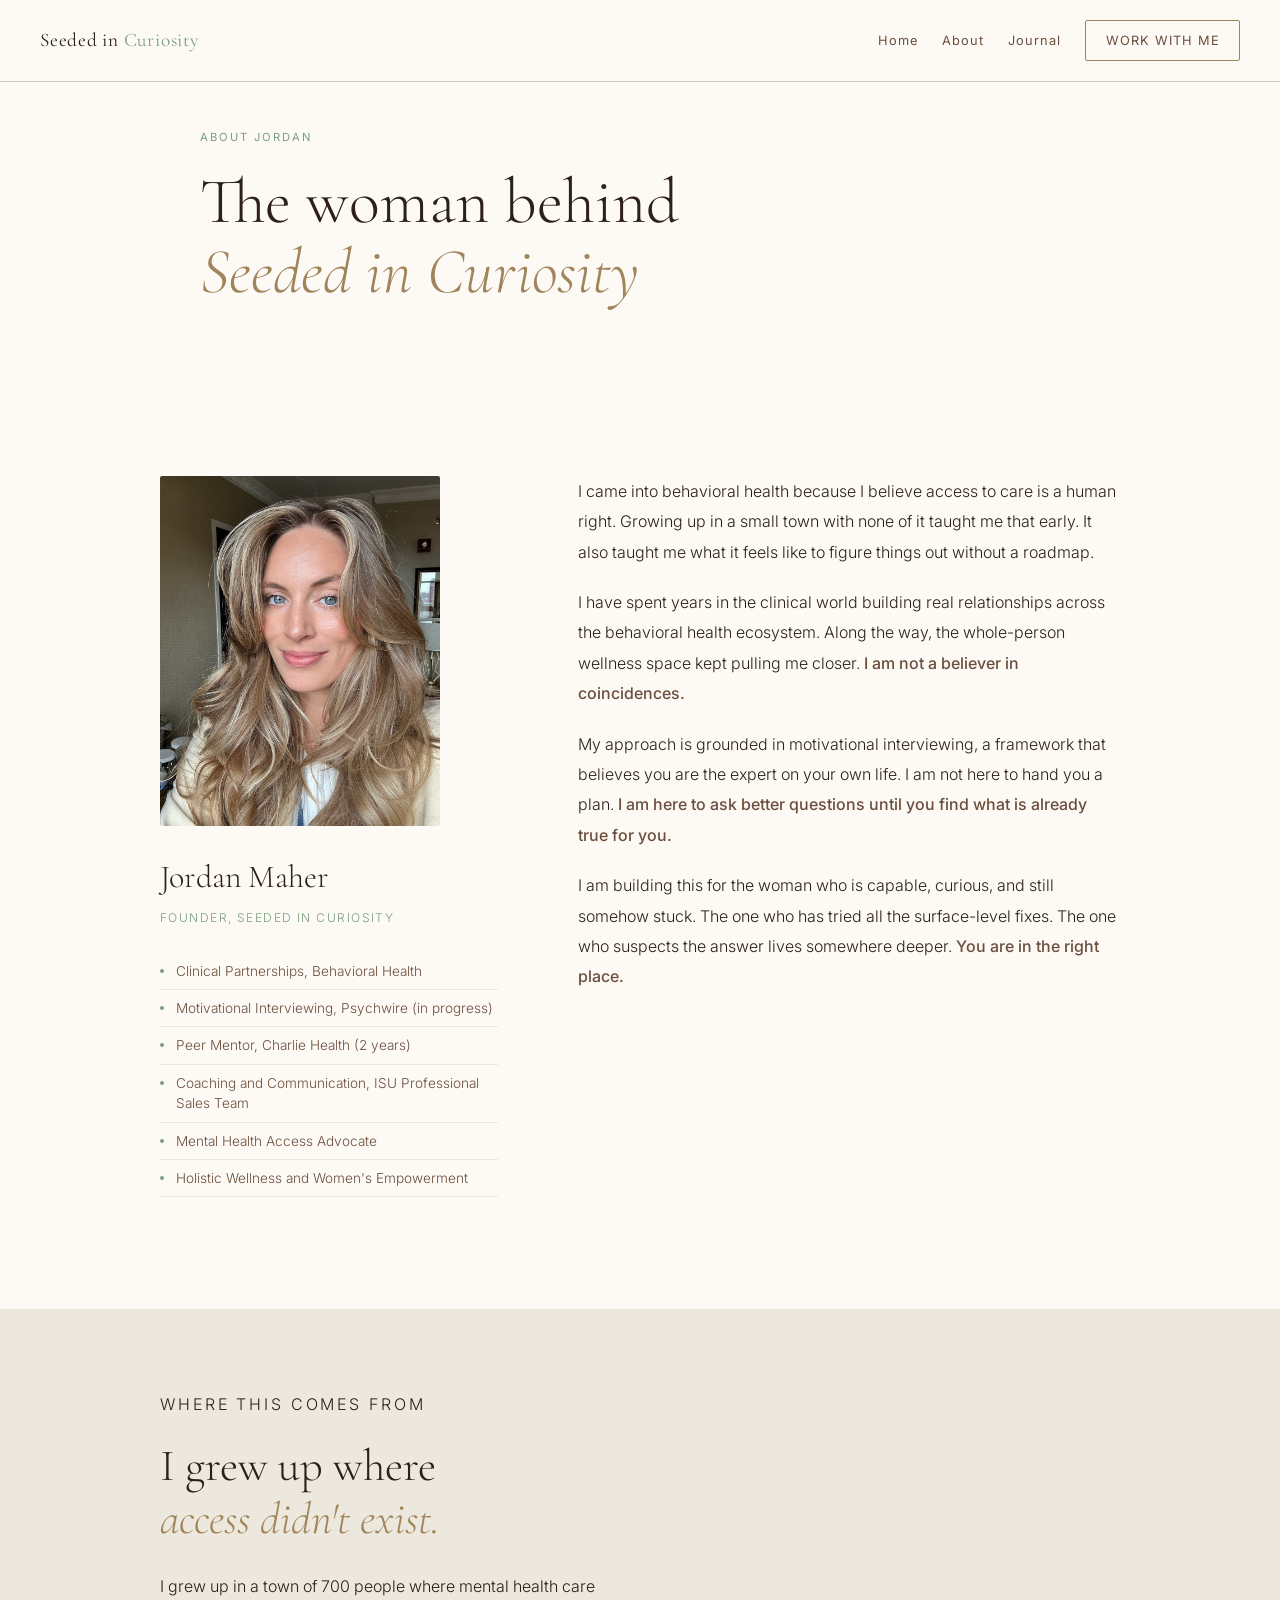
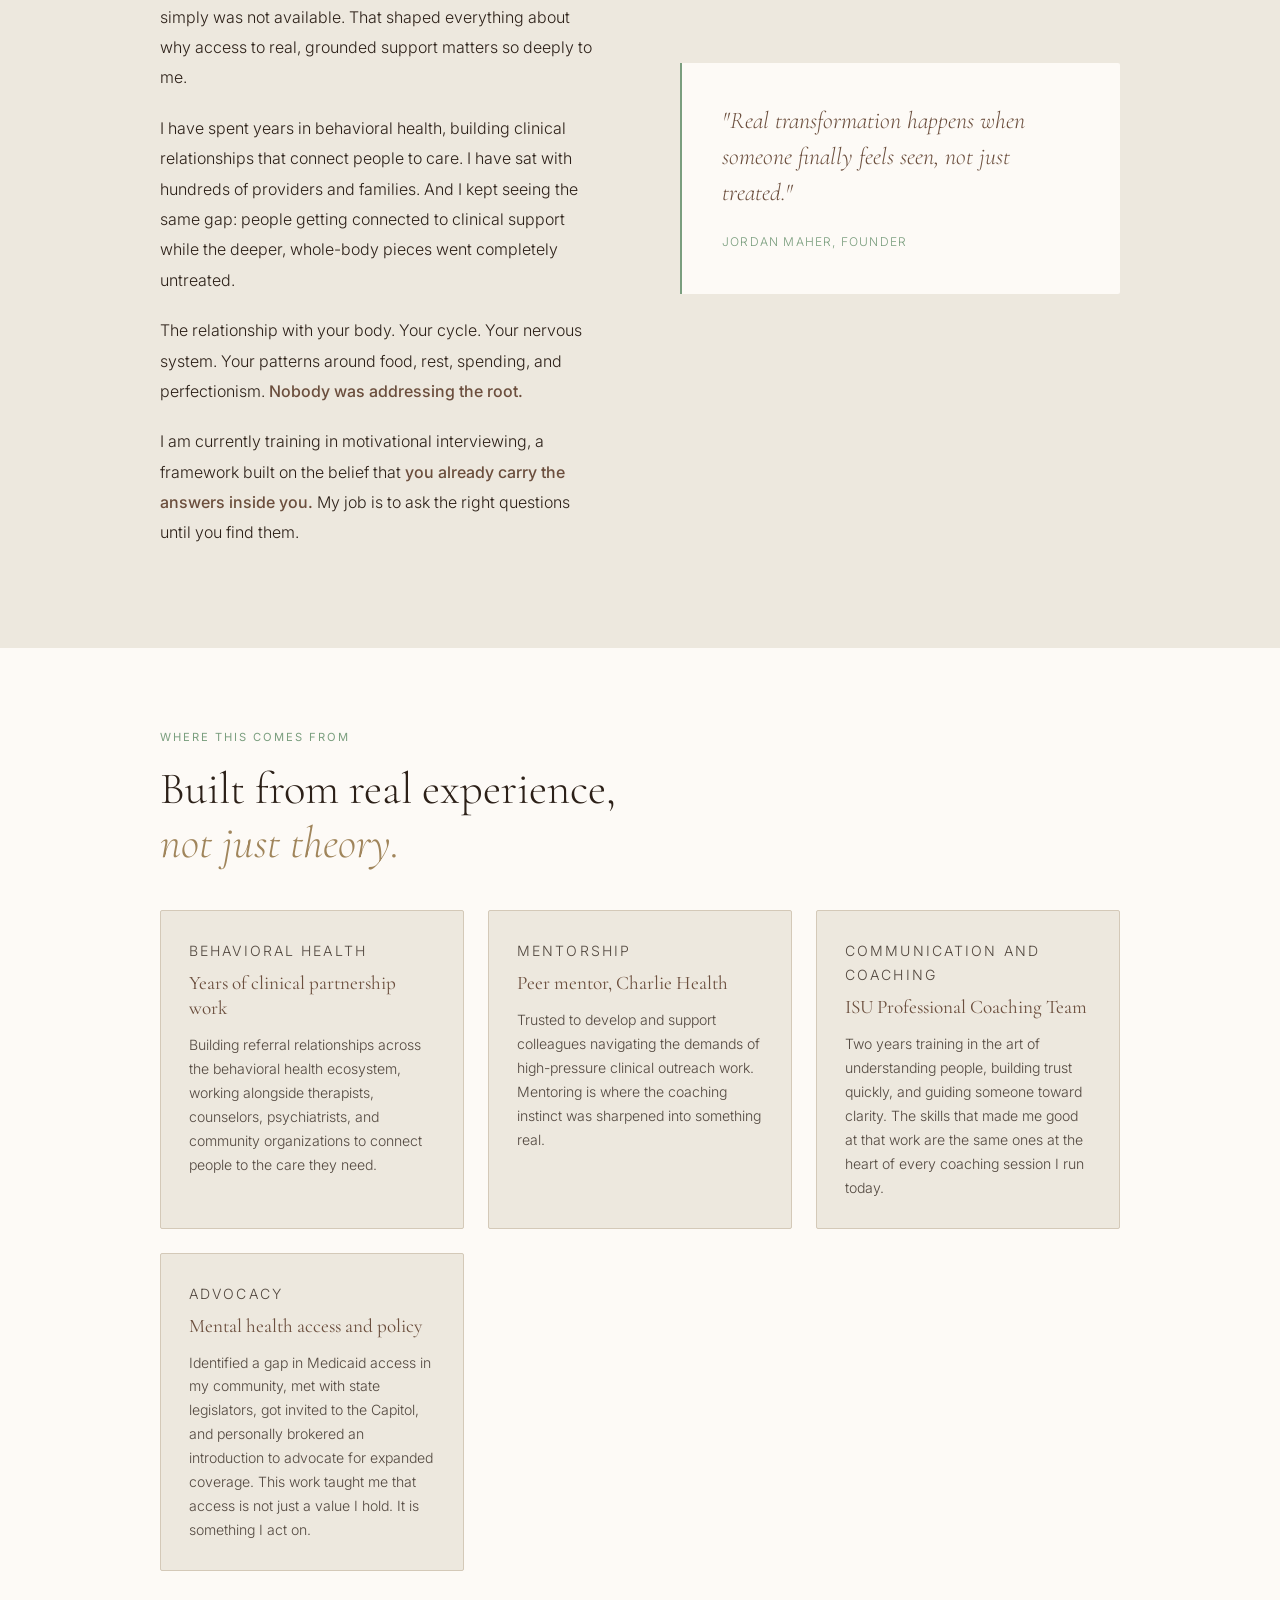
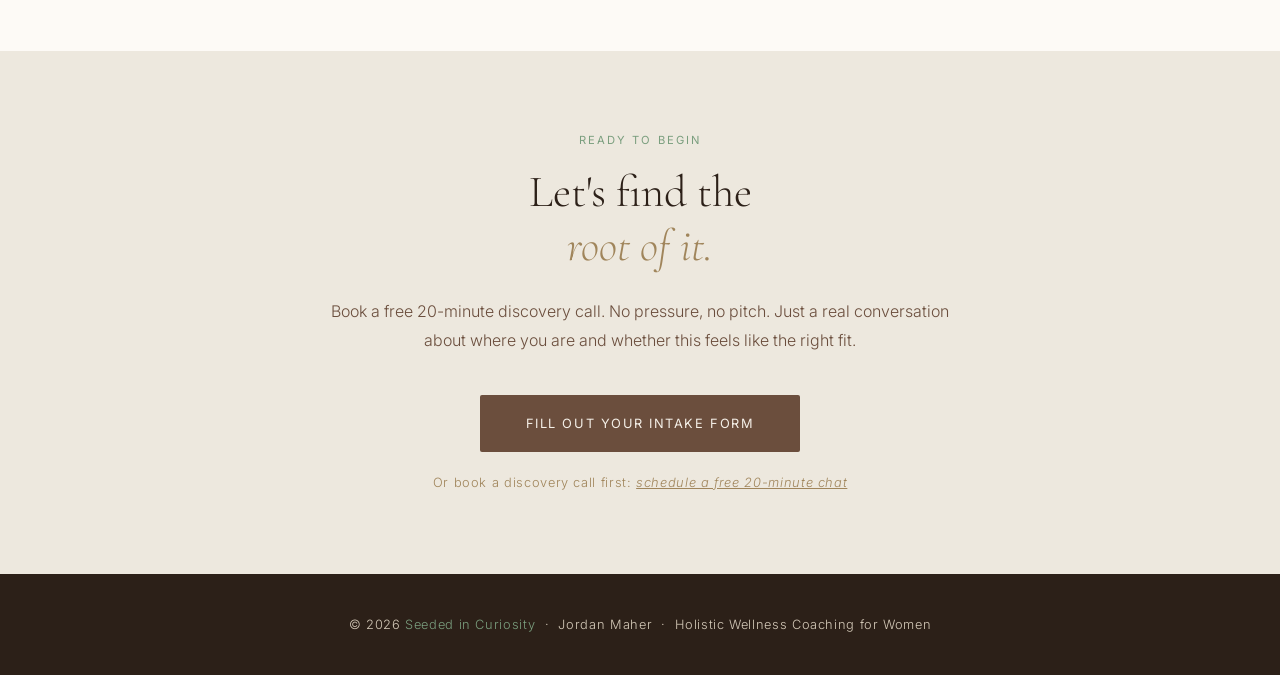
==== commit 4730291f: "Rename about-section.html to about.html" ====
--- a/about.html
+++ b/about.html
@@ -152,6 +152,14 @@
 
   .profile-left { position: sticky; top: 6rem; }
 
+  .profile-photo {
+    width: 100%;
+    max-width: 280px;
+    border-radius: 2px;
+    margin-bottom: 1.5rem;
+    display: block;
+  }
+
   .profile-name {
     font-family: 'Cormorant Garamond', serif;
     font-size: 2rem;
@@ -365,6 +373,7 @@
   <div class="container">
     <div class="profile-layout">
       <div class="profile-left">
+        <img src="headshot.jpg" alt="Jordan Maher, founder of Seeded in Curiosity" class="profile-photo">
         <h2 class="profile-name">Jordan Maher</h2>
         <p class="profile-title">Founder, Seeded in Curiosity</p>
         <ul class="credentials">
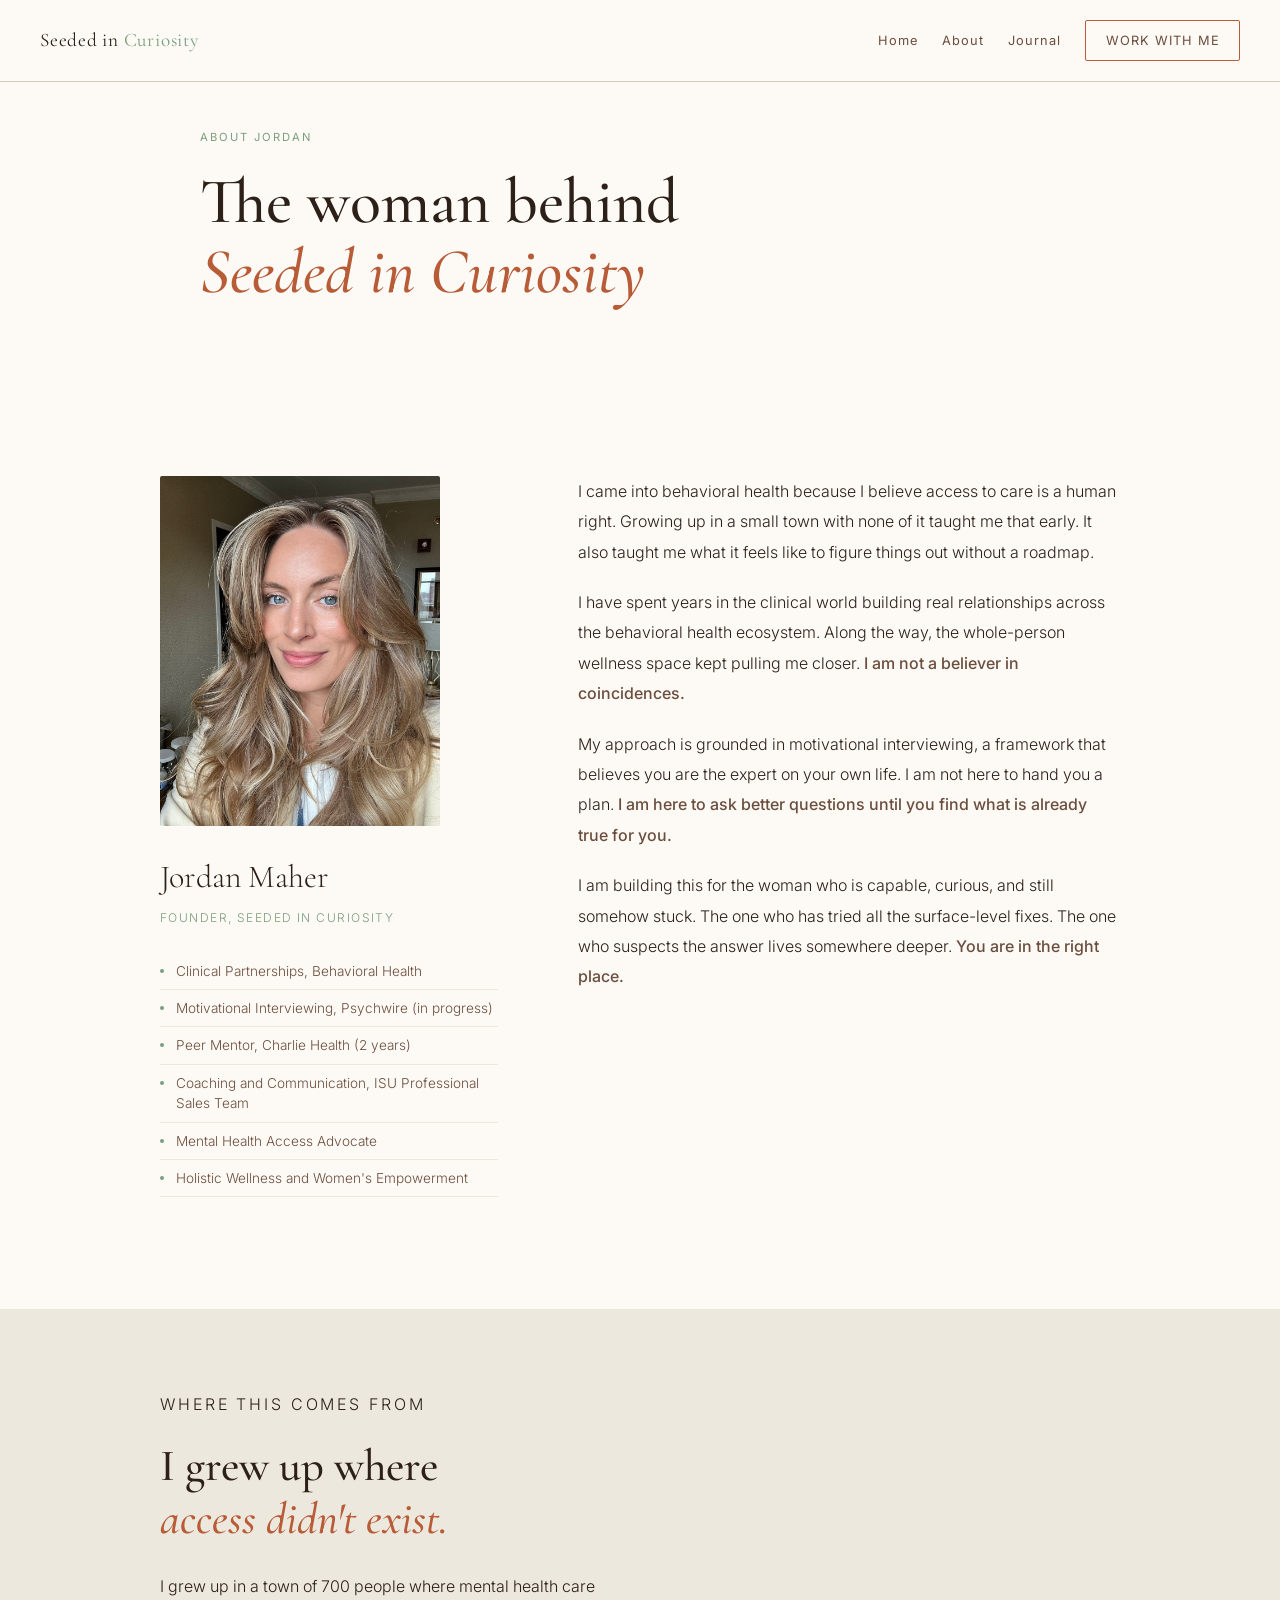
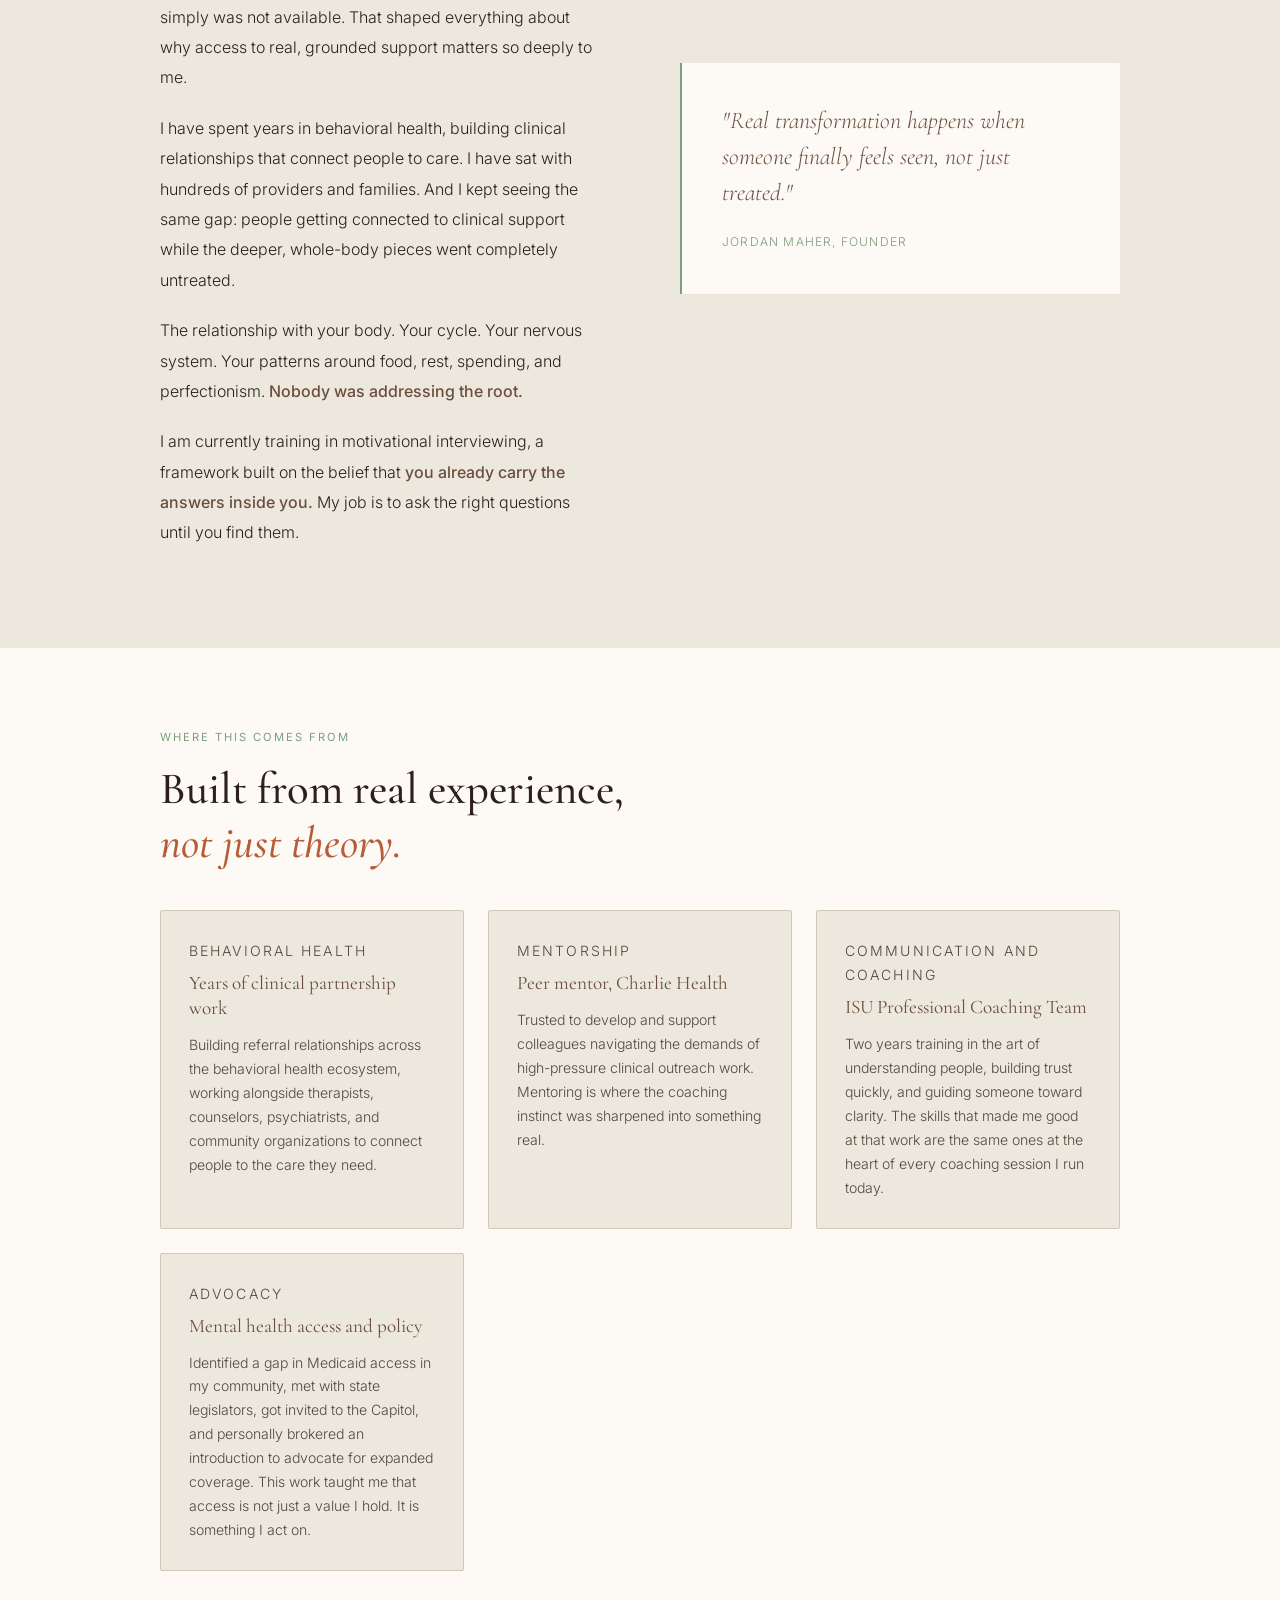
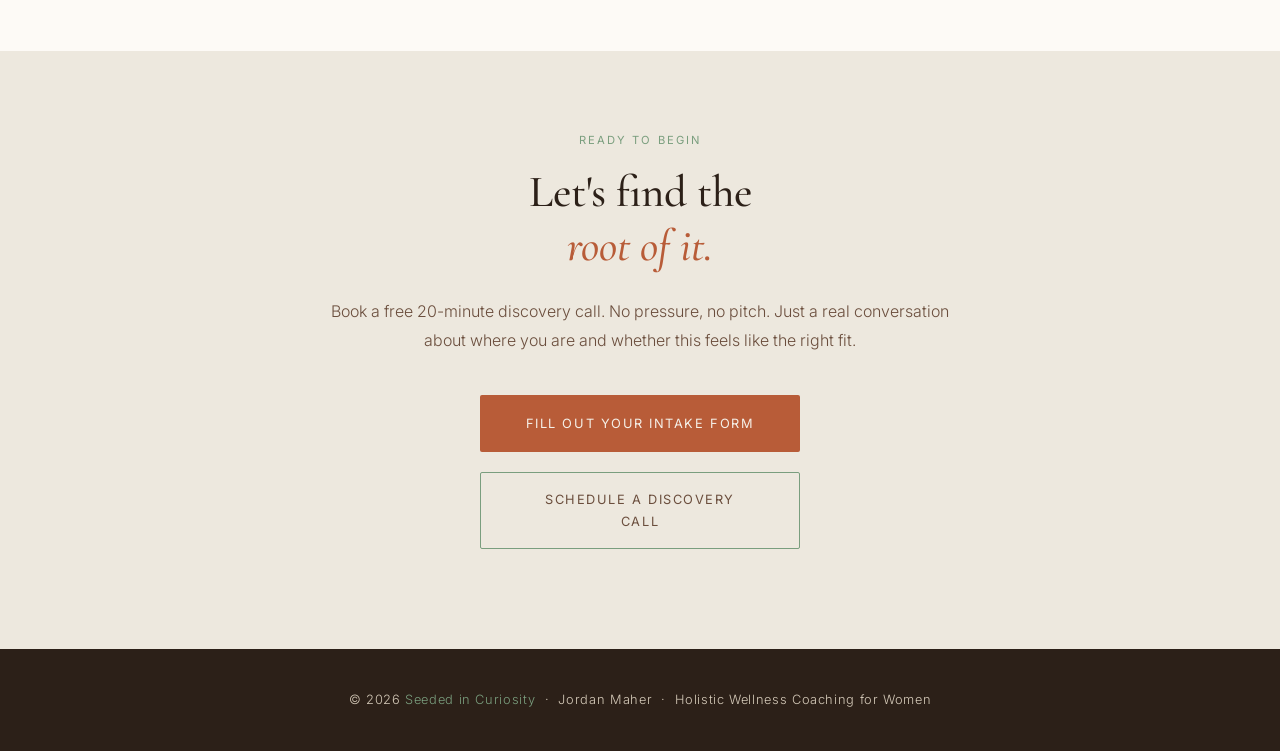
==== commit 870feb96: "Add files via upload" ====
--- a/about.html
+++ b/about.html
@@ -11,6 +11,7 @@
   :root {
     --sage: #7A9E7E;
     --clay: #A0855B;
+    --terracotta: #B85C38;
     --bark: #6B4E3D;
     --cream: #F5F0E8;
     --linen: #EDE8DE;
@@ -83,12 +84,12 @@
     text-decoration: none;
     font-weight: 400;
     padding: 0.55rem 1.2rem;
-    border: 0.5px solid var(--clay);
+    border: 0.5px solid var(--terracotta);
     border-radius: 2px;
     transition: all 0.2s;
   }
 
-  .nav-cta:hover { background: var(--clay); color: var(--white); }
+  .nav-cta:hover { background: var(--terracotta); color: var(--white); }
 
   .about-hero {
     padding: 8rem 2.5rem 4rem;
@@ -108,13 +109,13 @@
   .about-hero-title {
     font-family: 'Cormorant Garamond', serif;
     font-size: clamp(2.5rem, 5vw, 4rem);
-    font-weight: 300;
+    font-weight: 500;
     line-height: 1.1;
     color: var(--soil);
     margin-bottom: 1.5rem;
   }
 
-  .about-hero-title em { font-style: italic; color: var(--clay); }
+  .about-hero-title em { font-style: italic; color: var(--terracotta); }
 
   section { padding: 5rem 2.5rem; }
 
@@ -132,13 +133,13 @@
   .section-title {
     font-family: 'Cormorant Garamond', serif;
     font-size: clamp(1.8rem, 4vw, 2.8rem);
-    font-weight: 300;
+    font-weight: 500;
     line-height: 1.2;
     color: var(--soil);
     margin-bottom: 1.5rem;
   }
 
-  .section-title em { font-style: italic; color: var(--clay); }
+  .section-title em { font-style: italic; color: var(--terracotta); }
 
   /* PROFILE */
   .profile { background: var(--white); }
@@ -310,7 +311,7 @@
     display: block;
     max-width: 320px;
     margin: 0 auto 1.25rem;
-    background: var(--bark);
+    background: var(--terracotta);
     color: var(--cream);
     text-decoration: none;
     padding: 1.1rem 2.8rem;
@@ -323,6 +324,25 @@
   }
 
   .booking-cta:hover { background: var(--soil); }
+
+  .booking-cta-secondary {
+    display: block;
+    max-width: 320px;
+    margin: 0 auto 1.25rem;
+    background: transparent;
+    color: var(--bark);
+    border: 0.5px solid var(--sage);
+    text-decoration: none;
+    padding: 1rem 2.8rem;
+    font-size: 0.8rem;
+    letter-spacing: 0.12em;
+    text-transform: uppercase;
+    font-weight: 400;
+    border-radius: 2px;
+    transition: all 0.2s;
+  }
+
+  .booking-cta-secondary:hover { background: var(--sage); color: var(--soil); }
 
   .booking-note {
     font-size: 0.8rem;
@@ -454,7 +474,7 @@
     <h2 class="section-title">Let's find the<br><em>root of it.</em></h2>
     <p class="booking-sub">Book a free 20-minute discovery call. No pressure, no pitch. Just a real conversation about where you are and whether this feels like the right fit.</p>
     <a href="intake.html" class="booking-cta">Fill out your intake form</a>
-    <p class="booking-note">Or book a discovery call first: <a href="https://calendar.app.google/K45TQyQXRwY4kwnG8" style="color: var(--clay); text-decoration: underline; font-style: italic;">schedule a free 20-minute chat</a></p>
+    <a href="https://calendar.app.google/K45TQyQXRwY4kwnG8" class="booking-cta-secondary">Schedule a discovery call</a>
   </div>
 </section>
 
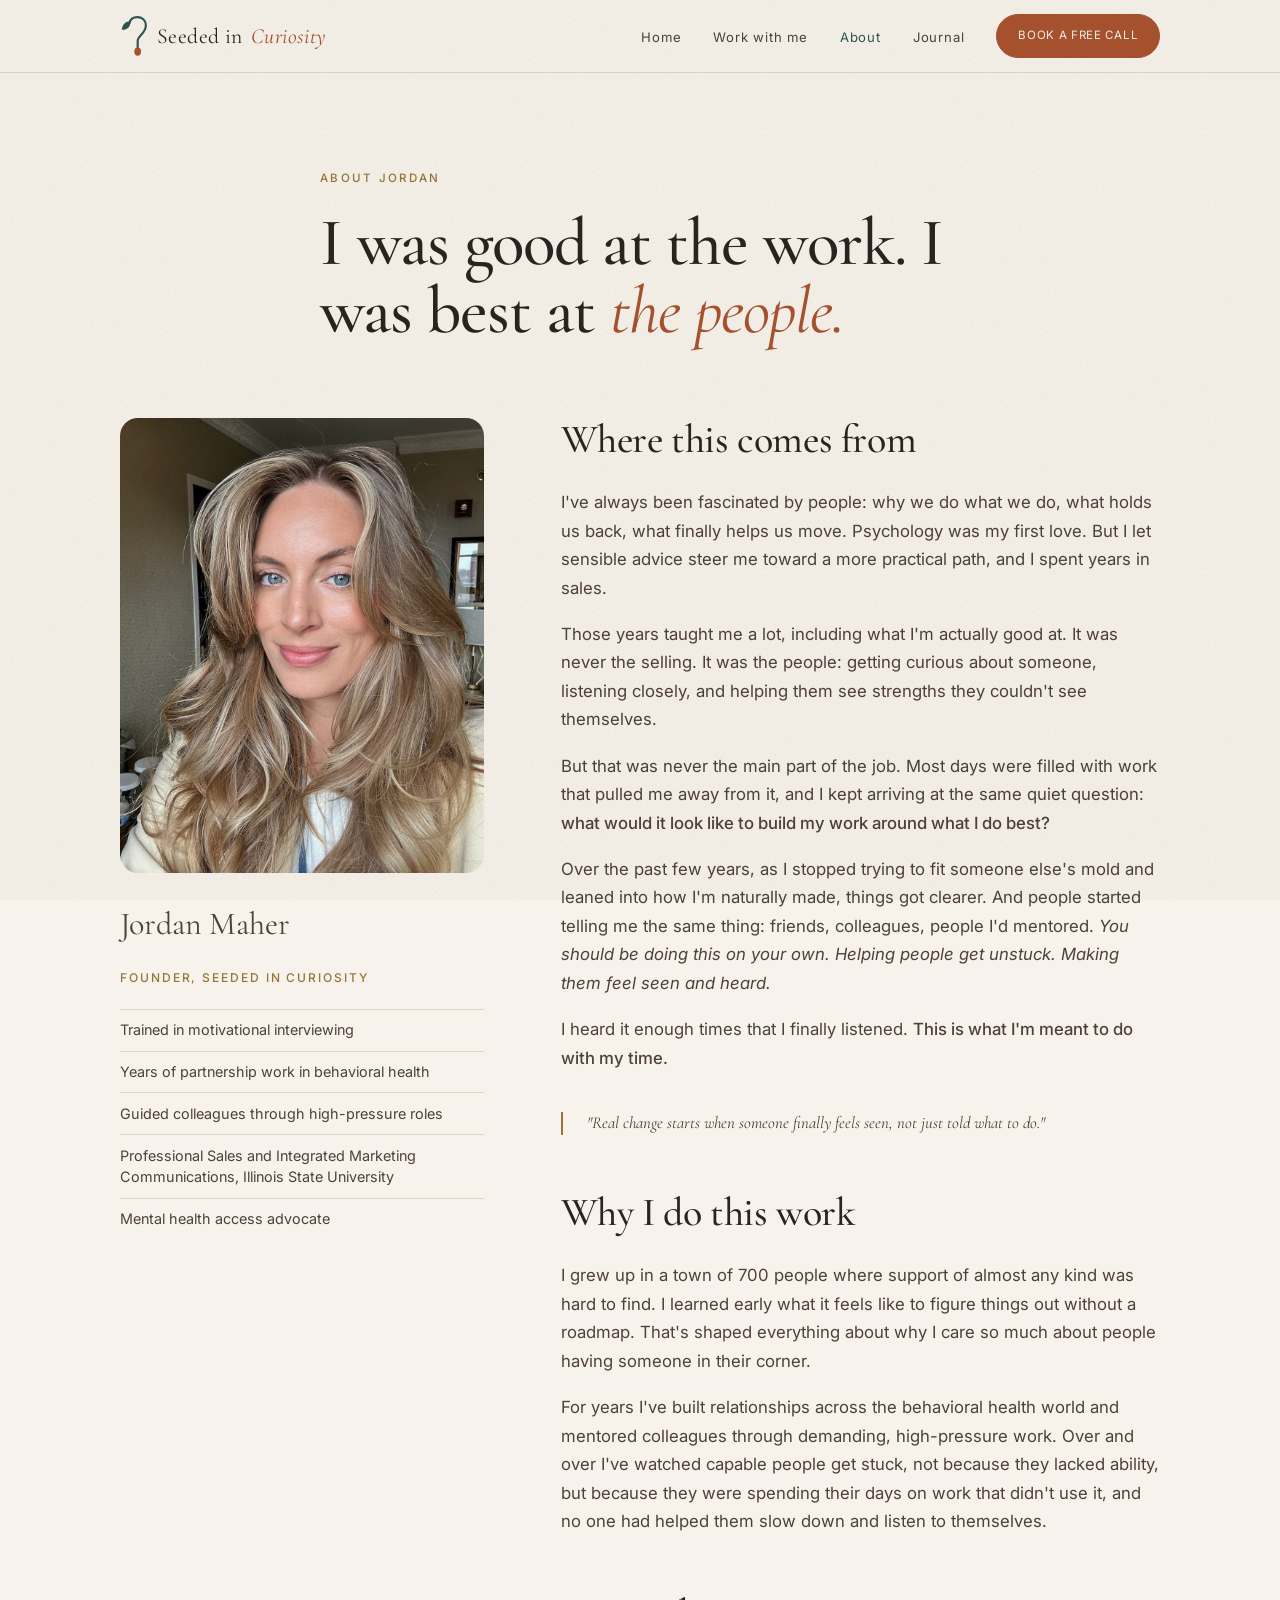
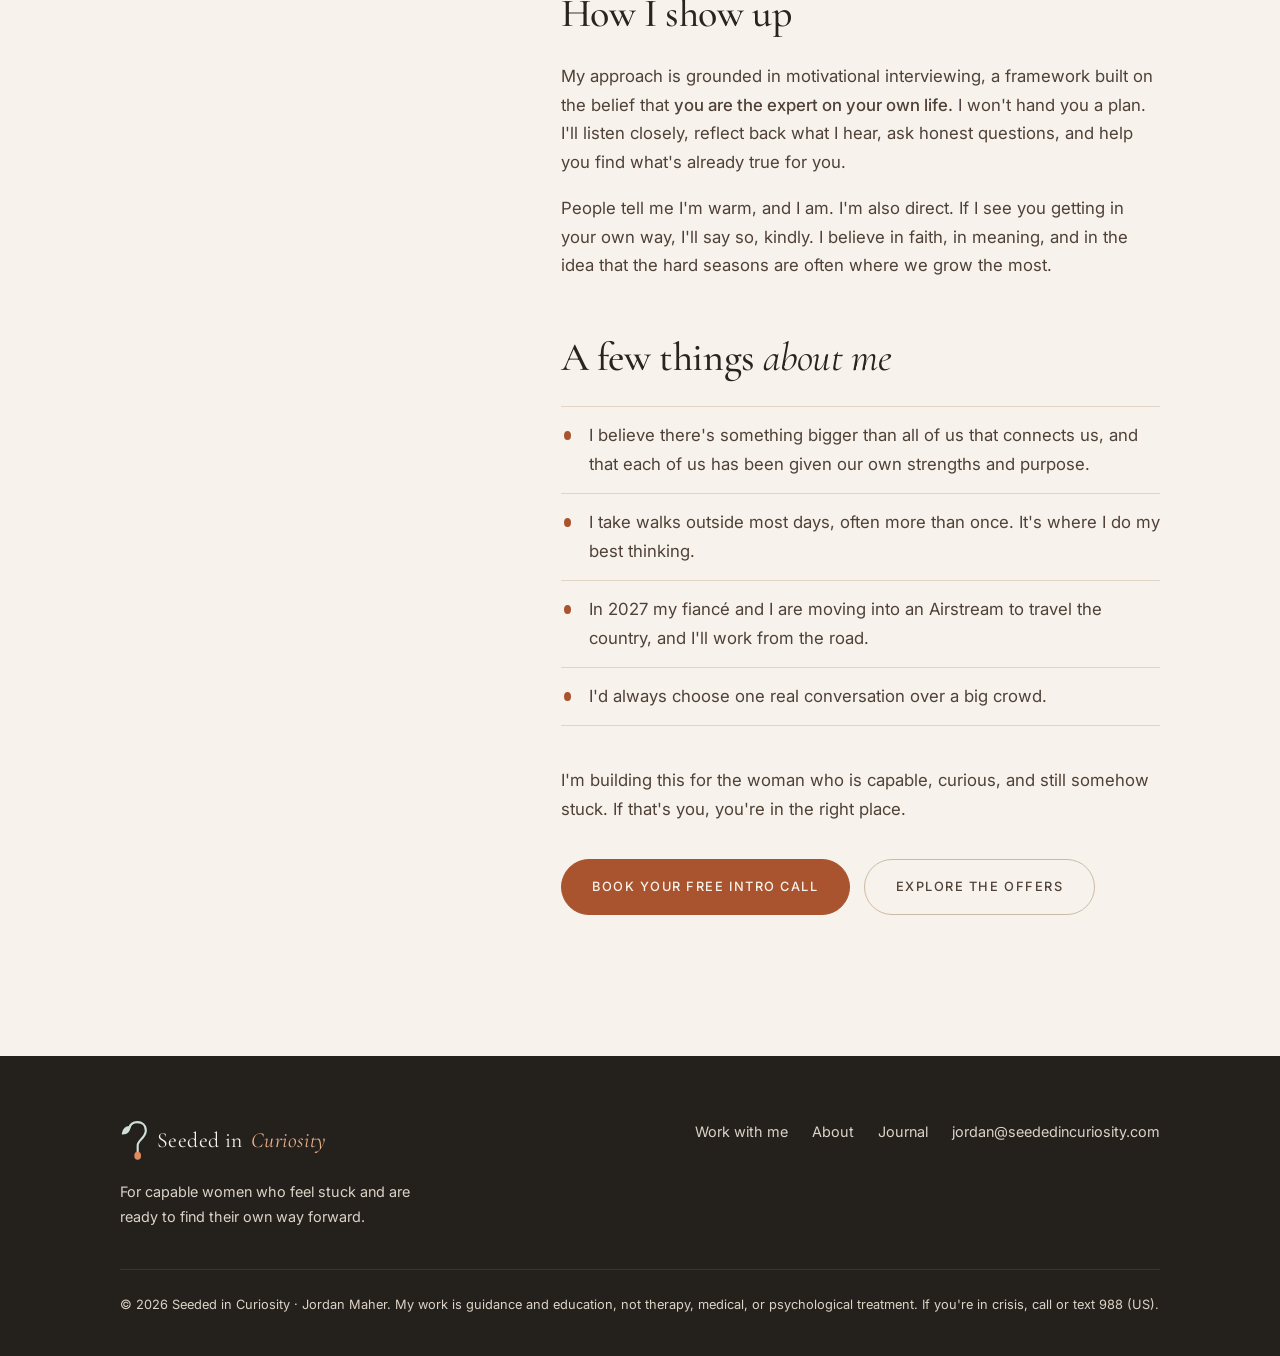
==== commit 4cfccde2: "Launch the redesigned Seeded in Curiosity site New homepage, Work with me and offer pages, About, an" ====
--- a/about.html
+++ b/about.html
@@ -4,483 +4,108 @@
 <meta charset="UTF-8">
 <meta name="viewport" content="width=device-width, initial-scale=1.0">
 <title>About Jordan | Seeded in Curiosity</title>
+<meta name="description" content="Jordan Maher guides women who feel stuck in their career, relationships, or what comes next, using curiosity and motivational interviewing.">
 <link rel="preconnect" href="https://fonts.googleapis.com">
 <link rel="preconnect" href="https://fonts.gstatic.com" crossorigin>
-<link href="https://fonts.googleapis.com/css2?family=Cormorant+Garamond:ital,wght@0,300;0,400;0,500;1,300;1,400&family=Inter:wght@300;400;500&display=swap" rel="stylesheet">
-<style>
-  :root {
-    --sage: #7A9E7E;
-    --clay: #A0855B;
-    --terracotta: #B85C38;
-    --bark: #6B4E3D;
-    --cream: #F5F0E8;
-    --linen: #EDE8DE;
-    --soil: #2C2018;
-    --mist: #D4C9B8;
-    --white: #FDFAF6;
-  }
-
-  * { margin: 0; padding: 0; box-sizing: border-box; }
-  html { scroll-behavior: smooth; }
-
-  body {
-    font-family: 'Inter', sans-serif;
-    background: var(--white);
-    color: var(--soil);
-    font-size: 16px;
-    line-height: 1.7;
-    font-weight: 300;
-  }
-
-  nav {
-    position: fixed;
-    top: 0; left: 0; right: 0;
-    z-index: 100;
-    padding: 1.25rem 2.5rem;
-    display: flex;
-    justify-content: space-between;
-    align-items: center;
-    gap: 1rem;
-    background: rgba(253, 250, 246, 0.92);
-    backdrop-filter: blur(8px);
-    border-bottom: 0.5px solid var(--mist);
-    flex-wrap: wrap;
-  }
-
-  .nav-logo {
-    font-family: 'Cormorant Garamond', serif;
-    font-size: 1.2rem;
-    font-weight: 400;
-    letter-spacing: 0.04em;
-    color: var(--soil);
-    text-decoration: none;
-  }
-
-  .nav-logo span { color: var(--sage); }
-
-  .nav-links {
-    display: flex;
-    gap: 1.5rem;
-    align-items: center;
-    flex-wrap: wrap;
-  }
-
-  .nav-links a {
-    font-size: 0.8rem;
-    letter-spacing: 0.08em;
-    color: var(--bark);
-    text-decoration: none;
-    font-weight: 400;
-    transition: color 0.15s;
-  }
-
-  .nav-links a:hover { color: var(--soil); }
-
-  .nav-cta {
-    font-size: 0.78rem;
-    letter-spacing: 0.1em;
-    text-transform: uppercase;
-    color: var(--bark);
-    text-decoration: none;
-    font-weight: 400;
-    padding: 0.55rem 1.2rem;
-    border: 0.5px solid var(--terracotta);
-    border-radius: 2px;
-    transition: all 0.2s;
-  }
-
-  .nav-cta:hover { background: var(--terracotta); color: var(--white); }
-
-  .about-hero {
-    padding: 8rem 2.5rem 4rem;
-    max-width: 960px;
-    margin: 0 auto;
-  }
-
-  .about-eyebrow {
-    font-size: 0.7rem;
-    letter-spacing: 0.18em;
-    text-transform: uppercase;
-    color: var(--sage);
-    font-weight: 400;
-    margin-bottom: 1.25rem;
-  }
-
-  .about-hero-title {
-    font-family: 'Cormorant Garamond', serif;
-    font-size: clamp(2.5rem, 5vw, 4rem);
-    font-weight: 500;
-    line-height: 1.1;
-    color: var(--soil);
-    margin-bottom: 1.5rem;
-  }
-
-  .about-hero-title em { font-style: italic; color: var(--terracotta); }
-
-  section { padding: 5rem 2.5rem; }
-
-  .container { max-width: 960px; margin: 0 auto; }
-
-  .section-eyebrow {
-    font-size: 0.7rem;
-    letter-spacing: 0.18em;
-    text-transform: uppercase;
-    color: var(--sage);
-    font-weight: 400;
-    margin-bottom: 1rem;
-  }
-
-  .section-title {
-    font-family: 'Cormorant Garamond', serif;
-    font-size: clamp(1.8rem, 4vw, 2.8rem);
-    font-weight: 500;
-    line-height: 1.2;
-    color: var(--soil);
-    margin-bottom: 1.5rem;
-  }
-
-  .section-title em { font-style: italic; color: var(--terracotta); }
-
-  /* PROFILE */
-  .profile { background: var(--white); }
-
-  .profile-layout {
-    display: grid;
-    grid-template-columns: 1fr 1.6fr;
-    gap: 5rem;
-    align-items: start;
-  }
-
-  .profile-left { position: sticky; top: 6rem; }
-
-  .profile-photo {
-    width: 100%;
-    max-width: 280px;
-    border-radius: 2px;
-    margin-bottom: 1.5rem;
-    display: block;
-  }
-
-  .profile-name {
-    font-family: 'Cormorant Garamond', serif;
-    font-size: 2rem;
-    font-weight: 300;
-    color: var(--soil);
-    margin-bottom: 0.25rem;
-  }
-
-  .profile-title {
-    font-size: 0.75rem;
-    letter-spacing: 0.12em;
-    text-transform: uppercase;
-    color: var(--sage);
-    margin-bottom: 1.5rem;
-  }
-
-  .credentials { list-style: none; padding: 0; margin-bottom: 2rem; }
-
-  .credentials li {
-    font-size: 0.85rem;
-    color: var(--bark);
-    padding: 0.5rem 0;
-    border-bottom: 0.5px solid var(--linen);
-    display: flex;
-    align-items: flex-start;
-    gap: 0.75rem;
-    line-height: 1.5;
-  }
-
-  .credentials li::before {
-    content: '';
-    width: 4px;
-    height: 4px;
-    border-radius: 50%;
-    background: var(--sage);
-    flex-shrink: 0;
-    margin-top: 0.5rem;
-  }
-
-  .profile-right p {
-    font-size: 1rem;
-    line-height: 1.9;
-    color: var(--soil);
-    margin-bottom: 1.25rem;
-    font-weight: 300;
-  }
-
-  .profile-right p strong { font-weight: 500; color: var(--bark); }
-
-  /* STORY */
-  .story-section { background: var(--linen); }
-
-  .story-layout {
-    display: grid;
-    grid-template-columns: 1fr 1fr;
-    gap: 5rem;
-    align-items: center;
-  }
-
-  .story-text p {
-    font-size: 1rem;
-    line-height: 1.9;
-    color: var(--soil);
-    margin-bottom: 1.25rem;
-    font-weight: 300;
-  }
-
-  .story-text p strong { font-weight: 500; color: var(--bark); }
-
-  .story-quote {
-    background: var(--white);
-    padding: 2.5rem;
-    border-left: 2px solid var(--sage);
-    border-radius: 0 2px 2px 0;
-  }
-
-  .story-quote blockquote {
-    font-family: 'Cormorant Garamond', serif;
-    font-size: 1.5rem;
-    font-style: italic;
-    font-weight: 300;
-    color: var(--bark);
-    line-height: 1.5;
-    margin-bottom: 1rem;
-  }
-
-  .story-quote cite {
-    font-size: 0.75rem;
-    letter-spacing: 0.1em;
-    text-transform: uppercase;
-    color: var(--sage);
-    font-style: normal;
-  }
-
-  /* EXPERIENCE */
-  .experience { background: var(--white); }
-
-  .exp-grid {
-    display: grid;
-    grid-template-columns: repeat(auto-fit, minmax(260px, 1fr));
-    gap: 1.5rem;
-    margin-top: 2.5rem;
-  }
-
-  .exp-card {
-    background: var(--linen);
-    border: 0.5px solid var(--mist);
-    border-radius: 2px;
-    padding: 1.75rem;
-  }
-
-  .exp-card-label {
-    font-size: 0.68rem;
-    letter-spacing: 0.15em;
-    text-transform: uppercase;
-    color: var(--sage);
-    margin-bottom: 0.5rem;
-  }
-
-  .exp-card h3 {
-    font-family: 'Cormorant Garamond', serif;
-    font-size: 1.2rem;
-    font-weight: 400;
-    color: var(--bark);
-    margin-bottom: 0.75rem;
-    line-height: 1.3;
-  }
-
-  .exp-card p {
-    font-size: 0.88rem;
-    color: var(--soil);
-    opacity: 0.8;
-    line-height: 1.7;
-  }
-
-  /* BOOKING */
-  .booking { background: var(--linen); text-align: center; }
-  .booking .container { max-width: 640px; }
-
-  .booking-sub {
-    font-size: 1rem;
-    color: var(--bark);
-    margin-bottom: 2.5rem;
-    line-height: 1.8;
-  }
-
-  .booking-cta {
-    display: block;
-    max-width: 320px;
-    margin: 0 auto 1.25rem;
-    background: var(--terracotta);
-    color: var(--cream);
-    text-decoration: none;
-    padding: 1.1rem 2.8rem;
-    font-size: 0.8rem;
-    letter-spacing: 0.12em;
-    text-transform: uppercase;
-    font-weight: 400;
-    border-radius: 2px;
-    transition: all 0.2s;
-  }
-
-  .booking-cta:hover { background: var(--soil); }
-
-  .booking-cta-secondary {
-    display: block;
-    max-width: 320px;
-    margin: 0 auto 1.25rem;
-    background: transparent;
-    color: var(--bark);
-    border: 0.5px solid var(--sage);
-    text-decoration: none;
-    padding: 1rem 2.8rem;
-    font-size: 0.8rem;
-    letter-spacing: 0.12em;
-    text-transform: uppercase;
-    font-weight: 400;
-    border-radius: 2px;
-    transition: all 0.2s;
-  }
-
-  .booking-cta-secondary:hover { background: var(--sage); color: var(--soil); }
-
-  .booking-note {
-    font-size: 0.8rem;
-    color: var(--clay);
-    letter-spacing: 0.05em;
-  }
-
-  footer {
-    background: var(--soil);
-    color: var(--mist);
-    padding: 2.5rem;
-    text-align: center;
-    font-size: 0.8rem;
-    letter-spacing: 0.05em;
-  }
-
-  footer span { color: var(--sage); }
-
-  @media (max-width: 768px) {
-    nav { padding: 1rem 1.25rem; }
-    .about-hero { padding: 6rem 1.25rem 2.5rem; }
-    section { padding: 3.5rem 1.25rem; }
-    .profile-layout { grid-template-columns: 1fr; gap: 2.5rem; }
-    .profile-left { position: static; }
-    .story-layout { grid-template-columns: 1fr; gap: 2.5rem; }
-  }
-</style>
+<link href="https://fonts.googleapis.com/css2?family=Cormorant+Garamond:ital,wght@0,400;0,500;1,400;1,500&family=Inter:wght@300;400;500&display=swap" rel="stylesheet">
+<link rel="stylesheet" href="styles.css?v=2026-11-19f">
+<link rel="icon" href="favicon.svg" type="image/svg+xml">
+<link rel="icon" href="favicon-32.png" sizes="32x32" type="image/png">
+<link rel="apple-touch-icon" href="apple-touch-icon.png">
 </head>
 <body>
 
-<nav>
-  <a href="index.html" class="nav-logo">Seeded in <span>Curiosity</span></a>
-  <div class="nav-links">
-    <a href="index.html">Home</a>
-    <a href="about.html">About</a>
-    <a href="blog.html">Journal</a>
-    <a href="intake.html" class="nav-cta">Work with me</a>
+<nav class="nav">
+  <div class="wrap">
+    <a class="logo" href="index.html"><img class="logo-mark" src="logo-mark.svg" alt="" width="28" height="40">Seeded in <span>Curiosity</span></a>
+    <button class="menu-toggle" aria-expanded="false" aria-controls="nav-links">Menu</button>
+    <ul class="nav-links" id="nav-links">
+      <li><a href="index.html">Home</a></li>
+      <li><a href="work-with-me.html">Work with me</a></li>
+      <li><a href="about.html" aria-current="page">About</a></li>
+      <li><a href="blog.html">Journal</a></li>
+      <li><a class="btn" href="https://calendar.app.google/WKxrUqDKMEF12j2i7">Book a free call</a></li>
+    </ul>
   </div>
 </nav>
 
-<div class="about-hero">
-  <p class="about-eyebrow">About Jordan</p>
-  <h1 class="about-hero-title">The woman behind<br><em>Seeded in Curiosity</em></h1>
-</div>
+<header class="page-head">
+  <div class="wrap narrow">
+    <p class="eyebrow">About Jordan</p>
+    <h1>I was good at the work. I was best at <em>the people.</em></h1>
+  </div>
+</header>
 
-<!-- PROFILE -->
-<section class="profile">
-  <div class="container">
-    <div class="profile-layout">
-      <div class="profile-left">
-        <img src="headshot.jpg" alt="Jordan Maher, founder of Seeded in Curiosity" class="profile-photo">
-        <h2 class="profile-name">Jordan Maher</h2>
-        <p class="profile-title">Founder, Seeded in Curiosity</p>
-        <ul class="credentials">
-          <li>Clinical Partnerships, Behavioral Health</li>
-          <li>Motivational Interviewing, Psychwire (in progress)</li>
-          <li>Peer Mentor, Charlie Health (2 years)</li>
-          <li>Coaching and Communication, ISU Professional Sales Team</li>
-          <li>Mental Health Access Advocate</li>
-          <li>Holistic Wellness and Women's Empowerment</li>
-        </ul>
-      </div>
-      <div class="profile-right">
-        <p>I came into behavioral health because I believe access to care is a human right. Growing up in a small town with none of it taught me that early. It also taught me what it feels like to figure things out without a roadmap.</p>
-        <p>I have spent years in the clinical world building real relationships across the behavioral health ecosystem. Along the way, the whole-person wellness space kept pulling me closer. <strong>I am not a believer in coincidences.</strong></p>
-        <p>My approach is grounded in motivational interviewing, a framework that believes you are the expert on your own life. I am not here to hand you a plan. <strong>I am here to ask better questions until you find what is already true for you.</strong></p>
-        <p>I am building this for the woman who is capable, curious, and still somehow stuck. The one who has tried all the surface-level fixes. The one who suspects the answer lives somewhere deeper. <strong>You are in the right place.</strong></p>
+<section style="padding-top:0">
+  <div class="wrap about-grid">
+    <aside class="about-side">
+      <img src="headshot.jpg" alt="Jordan Maher">
+      <p class="about-name">Jordan Maher</p>
+      <p class="about-role">Founder, Seeded in Curiosity</p>
+      <ul class="creds">
+        <li>Trained in motivational interviewing</li>
+        <li>Years of partnership work in behavioral health</li>
+        <li>Guided colleagues through high-pressure roles</li>
+        <li>Professional Sales and Integrated Marketing Communications, Illinois State University</li>
+        <li>Mental health access advocate</li>
+      </ul>
+    </aside>
+
+    <div class="prose">
+      <h2>Where this comes from</h2>
+      <p>I've always been fascinated by people: why we do what we do, what holds us back, what finally helps us move. Psychology was my first love. But I let sensible advice steer me toward a more practical path, and I spent years in sales.</p>
+      <p>Those years taught me a lot, including what I'm actually good at. It was never the selling. It was the people: getting curious about someone, listening closely, and helping them see strengths they couldn't see themselves.</p>
+      <p>But that was never the main part of the job. Most days were filled with work that pulled me away from it, and I kept arriving at the same quiet question: <strong>what would it look like to build my work around what I do best?</strong></p>
+      <p>Over the past few years, as I stopped trying to fit someone else's mold and leaned into how I'm naturally made, things got clearer. And people started telling me the same thing: friends, colleagues, people I'd mentored. <em>You should be doing this on your own. Helping people get unstuck. Making them feel seen and heard.</em></p>
+      <p>I heard it enough times that I finally listened. <strong>This is what I'm meant to do with my time.</strong></p>
+
+      <p class="pull">"Real change starts when someone finally feels seen, not just told what to do."</p>
+
+      <h2>Why I do this work</h2>
+      <p>I grew up in a town of 700 people where support of almost any kind was hard to find. I learned early what it feels like to figure things out without a roadmap. That's shaped everything about why I care so much about people having someone in their corner.</p>
+      <p>For years I've built relationships across the behavioral health world and mentored colleagues through demanding, high-pressure work. Over and over I've watched capable people get stuck, not because they lacked ability, but because they were spending their days on work that didn't use it, and no one had helped them slow down and listen to themselves.</p>
+
+      <h2>How I show up</h2>
+      <p>My approach is grounded in motivational interviewing, a framework built on the belief that <strong>you are the expert on your own life.</strong> I won't hand you a plan. I'll listen closely, reflect back what I hear, ask honest questions, and help you find what's already true for you.</p>
+      <p>People tell me I'm warm, and I am. I'm also direct. If I see you getting in your own way, I'll say so, kindly. I believe in faith, in meaning, and in the idea that the hard seasons are often where we grow the most.</p>
+      <h2>A few things <em>about me</em></h2>
+      <ul class="about-things">
+        <li>I believe there's something bigger than all of us that connects us, and that each of us has been given our own strengths and purpose.</li>
+        <li>I take walks outside most days, often more than once. It's where I do my best thinking.</li>
+        <li>In 2027 my fiancé and I are moving into an Airstream to travel the country, and I'll work from the road.</li>
+        <li>I'd always choose one real conversation over a big crowd.</li>
+      </ul>
+
+      <p>I'm building this for the woman who is capable, curious, and still somehow stuck. If that's you, you're in the right place.</p>
+      <div class="btn-row">
+        <a class="btn" href="https://calendar.app.google/WKxrUqDKMEF12j2i7">Book your free intro call</a>
+        <a class="btn btn-ghost" href="work-with-me.html">Explore the offers</a>
       </div>
     </div>
   </div>
 </section>
 
-<!-- STORY -->
-<section class="story-section">
-  <div class="container">
-    <div class="story-layout">
-      <div class="story-text">
-        <p class="section-eyebrow">Where this comes from</p>
-        <h2 class="section-title">I grew up where<br><em>access didn't exist.</em></h2>
-        <p>I grew up in a town of 700 people where mental health care simply was not available. That shaped everything about why access to real, grounded support matters so deeply to me.</p>
-        <p>I have spent years in behavioral health, building clinical relationships that connect people to care. I have sat with hundreds of providers and families. And I kept seeing the same gap: people getting connected to clinical support while the deeper, whole-body pieces went completely untreated.</p>
-        <p>The relationship with your body. Your cycle. Your nervous system. Your patterns around food, rest, spending, and perfectionism. <strong>Nobody was addressing the root.</strong></p>
-        <p>I am currently training in motivational interviewing, a framework built on the belief that <strong>you already carry the answers inside you.</strong> My job is to ask the right questions until you find them.</p>
+<footer class="footer">
+  <div class="wrap">
+    <div class="footer-grid">
+      <div>
+        <a class="logo" href="index.html"><img class="logo-mark" src="logo-mark-light.svg" alt="" width="28" height="40">Seeded in <span>Curiosity</span></a>
+        <p style="margin-top:0.75rem;max-width:22em">For capable women who feel stuck and are ready to find their own way forward.</p>
       </div>
-      <div>
-        <div class="story-quote">
-          <blockquote>"Real transformation happens when someone finally feels seen, not just treated."</blockquote>
-          <cite>Jordan Maher, founder</cite>
-        </div>
-      </div>
+      <ul class="footer-links">
+        <li><a href="work-with-me.html">Work with me</a></li>
+        <li><a href="about.html">About</a></li>
+        <li><a href="blog.html">Journal</a></li>
+        <li><a href="mailto:jordan@seededincuriosity.com">jordan@seededincuriosity.com</a></li>
+      </ul>
     </div>
+    <p class="footer-fine">© 2026 Seeded in Curiosity · Jordan Maher. My work is guidance and education, not therapy, medical, or psychological treatment. If you're in crisis, call or text 988 (US).</p>
   </div>
-</section>
-
-<!-- EXPERIENCE -->
-<section class="experience">
-  <div class="container">
-    <p class="section-eyebrow">Where this comes from</p>
-    <h2 class="section-title">Built from real experience,<br><em>not just theory.</em></h2>
-    <div class="exp-grid">
-      <div class="exp-card">
-        <p class="exp-card-label">Behavioral health</p>
-        <h3>Years of clinical partnership work</h3>
-        <p>Building referral relationships across the behavioral health ecosystem, working alongside therapists, counselors, psychiatrists, and community organizations to connect people to the care they need.</p>
-      </div>
-      <div class="exp-card">
-        <p class="exp-card-label">Mentorship</p>
-        <h3>Peer mentor, Charlie Health</h3>
-        <p>Trusted to develop and support colleagues navigating the demands of high-pressure clinical outreach work. Mentoring is where the coaching instinct was sharpened into something real.</p>
-      </div>
-      <div class="exp-card">
-        <p class="exp-card-label">Communication and coaching</p>
-        <h3>ISU Professional Coaching Team</h3>
-        <p>Two years training in the art of understanding people, building trust quickly, and guiding someone toward clarity. The skills that made me good at that work are the same ones at the heart of every coaching session I run today.</p>
-      </div>
-      <div class="exp-card">
-        <p class="exp-card-label">Advocacy</p>
-        <h3>Mental health access and policy</h3>
-        <p>Identified a gap in Medicaid access in my community, met with state legislators, got invited to the Capitol, and personally brokered an introduction to advocate for expanded coverage. This work taught me that access is not just a value I hold. It is something I act on.</p>
-      </div>
-    </div>
-  </div>
-</section>
-
-<!-- BOOKING -->
-<section class="booking" id="booking">
-  <div class="container">
-    <p class="section-eyebrow">Ready to begin</p>
-    <h2 class="section-title">Let's find the<br><em>root of it.</em></h2>
-    <p class="booking-sub">Book a free 20-minute discovery call. No pressure, no pitch. Just a real conversation about where you are and whether this feels like the right fit.</p>
-    <a href="intake.html" class="booking-cta">Fill out your intake form</a>
-    <a href="https://calendar.app.google/K45TQyQXRwY4kwnG8" class="booking-cta-secondary">Schedule a discovery call</a>
-  </div>
-</section>
-
-<footer>
-  <p>© 2026 <span>Seeded in Curiosity</span> &nbsp;·&nbsp; Jordan Maher &nbsp;·&nbsp; Holistic Wellness Coaching for Women</p>
 </footer>
 
+<script>
+  const t = document.querySelector('.menu-toggle'), l = document.getElementById('nav-links');
+  t.addEventListener('click', () => { const o = l.classList.toggle('open'); t.setAttribute('aria-expanded', o); });
+</script>
 </body>
 </html>
--- a/styles.css
+++ b/styles.css
@@ -0,0 +1,756 @@
+/* Seeded in Curiosity: shared styles */
+:root {
+  --cream: #FBF2E6;
+  --linen: #F6E6D3;
+  --sand: #EDD3B8;
+  --mist: #DFBE9E;
+  --soil: #2E1A12;
+  --bark: #6B4030;
+  --muted: #8C6A56;
+  --terracotta: #C4552B;
+  --terracotta-dark: #A2421E;
+  --honey: #B8802A;
+  --blush: #F3D6C6;
+  --cocoa: #3A2119;
+  --cocoa-soft: #52321F;
+  --teal: #17393A;
+  --serif: 'Cormorant Garamond', Georgia, serif;
+  --sans: 'Inter', system-ui, sans-serif;
+  --wrap: 1120px;
+  --gutter: clamp(1rem, 4vw, 2.5rem);
+}
+
+* { margin: 0; padding: 0; box-sizing: border-box; }
+html { scroll-behavior: smooth; }
+body {
+  font-family: var(--sans);
+  background: var(--cream);
+  color: var(--soil);
+  font-size: 17px;
+  line-height: 1.7;
+  font-weight: 300;
+  -webkit-font-smoothing: antialiased;
+}
+img { max-width: 100%; display: block; }
+a { color: inherit; }
+strong { font-weight: 500; }
+
+.wrap { max-width: var(--wrap); margin: 0 auto; padding: 0 var(--gutter); }
+.narrow { max-width: 720px; }
+section { padding: clamp(4rem, 9vw, 7rem) 0; }
+
+/* Type */
+.eyebrow {
+  font-size: 0.72rem;
+  letter-spacing: 0.2em;
+  text-transform: uppercase;
+  color: var(--honey);
+  font-weight: 500;
+  margin-bottom: 1.25rem;
+}
+h1, h2, h3 { font-family: var(--serif); font-weight: 500; line-height: 1.1; color: var(--soil); }
+h1 { font-size: clamp(2.7rem, 6.5vw, 5rem); letter-spacing: -0.01em; }
+h2 { font-size: clamp(2rem, 4.4vw, 3.2rem); margin-bottom: 1.5rem; }
+h3 { font-size: 1.6rem; margin-bottom: 0.75rem; }
+h1 em, h2 em { font-style: italic; color: var(--terracotta); font-weight: 400; }
+.lede { font-size: clamp(1.05rem, 1.6vw, 1.2rem); color: var(--bark); max-width: 36em; }
+p + p { margin-top: 1.1rem; }
+
+/* Buttons */
+.btn {
+  display: inline-block;
+  font-family: var(--sans);
+  font-size: 0.8rem;
+  letter-spacing: 0.12em;
+  text-transform: uppercase;
+  font-weight: 500;
+  text-decoration: none;
+  padding: 1rem 1.9rem;
+  border-radius: 999px;
+  border: 1px solid var(--terracotta);
+  background: var(--terracotta);
+  color: var(--cream);
+  transition: background 0.2s, color 0.2s, border-color 0.2s;
+  cursor: pointer;
+}
+.btn:hover { background: var(--terracotta-dark); border-color: var(--terracotta-dark); }
+.btn-ghost { background: transparent; color: var(--bark); border-color: var(--mist); }
+.btn-ghost:hover { background: var(--linen); border-color: var(--bark); }
+.btn-light { background: var(--cream); color: var(--cocoa); border-color: var(--cream); }
+.btn-light:hover { background: var(--sand); border-color: var(--sand); }
+.btn-row { display: flex; flex-wrap: wrap; gap: 0.9rem; margin-top: 2.25rem; }
+.text-link {
+  font-size: 0.85rem;
+  letter-spacing: 0.08em;
+  text-transform: uppercase;
+  font-weight: 500;
+  color: var(--terracotta);
+  text-decoration: none;
+  border-bottom: 1px solid currentColor;
+  padding-bottom: 2px;
+}
+
+/* Nav */
+.nav {
+  position: sticky;
+  top: 0;
+  z-index: 50;
+  background: rgba(251, 247, 241, 0.92);
+  backdrop-filter: blur(10px);
+  -webkit-backdrop-filter: blur(10px);
+  border-bottom: 1px solid var(--sand);
+}
+.nav .wrap { display: flex; align-items: center; justify-content: space-between; height: 72px; gap: 1rem; }
+.logo {
+  font-family: var(--serif);
+  font-size: 1.35rem;
+  text-decoration: none;
+  color: var(--soil);
+  letter-spacing: 0.02em;
+  white-space: nowrap;
+}
+.logo span { color: var(--honey); font-style: italic; }
+.nav-links { display: flex; align-items: center; gap: 2rem; list-style: none; }
+.nav-links a {
+  font-size: 0.82rem;
+  letter-spacing: 0.06em;
+  text-decoration: none;
+  color: var(--bark);
+  font-weight: 400;
+}
+.nav-links a:hover, .nav-links a[aria-current="page"] { color: var(--terracotta); }
+.nav-links .btn { padding: 0.7rem 1.3rem; font-size: 0.72rem; color: var(--cream); }
+.nav-links .btn:hover { color: var(--cream); }
+.menu-toggle {
+  display: none;
+  background: none;
+  border: 1px solid var(--mist);
+  border-radius: 999px;
+  padding: 0.5rem 1rem;
+  font: 500 0.72rem var(--sans);
+  letter-spacing: 0.12em;
+  text-transform: uppercase;
+  color: var(--bark);
+  cursor: pointer;
+}
+@media (max-width: 820px) {
+  .menu-toggle { display: block; }
+  .nav-links {
+    display: none;
+    position: absolute;
+    top: 72px; left: 0; right: 0;
+    flex-direction: column;
+    align-items: flex-start;
+    gap: 1.25rem;
+    padding: 1.5rem var(--gutter) 2rem;
+    background: var(--cream);
+    border-bottom: 1px solid var(--sand);
+  }
+  .nav-links.open { display: flex; }
+  .nav-links a { font-size: 1rem; }
+}
+
+/* Hero */
+.hero { padding: clamp(3.5rem, 8vw, 6.5rem) 0 clamp(4rem, 8vw, 6rem); overflow: hidden; }
+.hero-grid { display: grid; grid-template-columns: 1.25fr 1fr; gap: clamp(2rem, 5vw, 5rem); align-items: center; }
+.hero h1 { margin-bottom: 1.75rem; }
+.hero-art { position: relative; }
+.hero-art img {
+  border-radius: 999px 999px 18px 18px;
+  aspect-ratio: 4 / 5;
+  object-fit: cover;
+  width: 100%;
+  max-width: 420px;
+  margin-left: auto;
+}
+.hero-note {
+  position: absolute;
+  left: 0;
+  bottom: 8%;
+  background: var(--cream);
+  border: 1px solid var(--sand);
+  border-radius: 14px;
+  padding: 1rem 1.25rem;
+  max-width: 240px;
+  font-family: var(--serif);
+  font-size: 1.15rem;
+  font-style: italic;
+  line-height: 1.35;
+  color: var(--bark);
+  box-shadow: 0 10px 30px rgba(43, 33, 26, 0.08);
+}
+@media (max-width: 820px) {
+  .hero-grid { grid-template-columns: 1fr; }
+  .hero-art img { margin: 0 auto; max-width: min(340px, 100%); }
+  .hero-note { position: static; margin: -2.5rem auto 0; position: relative; max-width: 280px; }
+}
+
+/* Doors (career / relationships / journey) */
+.doors { background: var(--linen); }
+.section-head { max-width: 680px; margin-bottom: 3rem; }
+.door-grid { display: grid; grid-template-columns: repeat(3, 1fr); gap: 1.25rem; }
+.door {
+  background: var(--cream);
+  border: 1px solid var(--sand);
+  border-radius: 18px;
+  padding: 2rem 1.75rem 2.25rem;
+  display: flex;
+  flex-direction: column;
+}
+.door-num { font-family: var(--serif); font-size: 1rem; font-style: italic; color: var(--honey); margin-bottom: 1.5rem; }
+.door h3 { font-size: 1.9rem; }
+.door .sub { font-size: 0.95rem; color: var(--muted); margin-bottom: 1.25rem; }
+.door ul { list-style: none; margin-top: auto; }
+.door li {
+  font-size: 0.95rem;
+  padding: 0.65rem 0;
+  border-top: 1px solid var(--linen);
+  color: var(--bark);
+  font-family: var(--serif);
+  font-style: italic;
+  font-size: 1.12rem;
+  line-height: 1.35;
+}
+@media (max-width: 900px) { .door-grid { grid-template-columns: 1fr; } }
+
+/* Dark band */
+.band { background: var(--cocoa); color: var(--linen); }
+.band h2 { color: var(--cream); }
+.band h2 em { color: #F4A275; }
+.band .eyebrow { color: #F2BE6E; }
+.band p { color: #EADBC8; }
+.band-quote {
+  font-family: var(--serif);
+  font-size: clamp(1.7rem, 3.6vw, 2.6rem);
+  line-height: 1.3;
+  color: var(--cream);
+  font-weight: 400;
+}
+.band-quote em { color: #F4A275; }
+.split { display: grid; grid-template-columns: 1fr 1fr; gap: clamp(2rem, 6vw, 6rem); align-items: start; }
+@media (max-width: 820px) { .split { grid-template-columns: 1fr; } }
+
+/* Principles */
+.principles { display: grid; grid-template-columns: repeat(2, 1fr); gap: 0 4rem; margin-top: 1rem; }
+.principle { padding: 1.75rem 0; border-top: 1px solid var(--sand); }
+.principle h3 { font-size: 1.5rem; margin-bottom: 0.5rem; }
+.principle p { color: var(--bark); font-size: 0.98rem; }
+@media (max-width: 760px) { .principles { grid-template-columns: 1fr; } }
+
+/* Phases */
+.phases { background: var(--linen); }
+.phase-grid { display: grid; grid-template-columns: repeat(3, 1fr); gap: 1.25rem; counter-reset: phase; }
+.phase {
+  position: relative;
+  padding: 2.25rem 1.75rem;
+  background: var(--cream);
+  border-radius: 18px;
+  border: 1px solid var(--sand);
+}
+.phase-weeks { font-size: 0.72rem; letter-spacing: 0.18em; text-transform: uppercase; color: var(--terracotta); font-weight: 500; margin-bottom: 1rem; }
+.phase-seed { width: 40px; height: 40px; margin-bottom: 1.25rem; color: var(--honey); }
+.phase p { font-size: 0.97rem; color: var(--bark); }
+.phase-note { margin-top: 2.5rem; max-width: 720px; color: var(--bark); font-size: 0.98rem; }
+@media (max-width: 900px) { .phase-grid { grid-template-columns: 1fr; } }
+
+/* Offers */
+.offer-grid { display: grid; grid-template-columns: repeat(3, 1fr); gap: 1.25rem; align-items: stretch; }
+.offer {
+  background: var(--cream);
+  border: 1px solid var(--sand);
+  border-radius: 18px;
+  padding: 2.25rem 1.75rem;
+  display: flex;
+  flex-direction: column;
+  scroll-margin-top: 96px;
+}
+.offer.featured { border-color: var(--honey); box-shadow: 0 0 0 1px var(--honey); }
+.offer-format { font-size: 0.72rem; letter-spacing: 0.18em; text-transform: uppercase; color: var(--terracotta); font-weight: 500; margin-bottom: 1rem; }
+.offer h3 { font-size: 1.9rem; }
+.offer .sub { font-size: 0.97rem; color: var(--bark); margin-bottom: 1.5rem; }
+.offer-label { font-size: 0.72rem; letter-spacing: 0.16em; text-transform: uppercase; color: var(--honey); font-weight: 500; margin-bottom: 0.4rem; }
+.offer ul { list-style: none; margin-bottom: 1.5rem; }
+.offer li { font-size: 0.93rem; color: var(--bark); padding: 0.5rem 0; border-top: 1px solid var(--linen); line-height: 1.5; }
+.offer .leave { font-family: var(--serif); font-style: italic; font-size: 1.15rem; line-height: 1.4; color: var(--bark); margin-bottom: 1.75rem; }
+.offer .btn { margin-top: auto; text-align: center; }
+.offer-note { font-size: 0.82rem; color: var(--muted); margin-top: 0.75rem; text-align: center; }
+.offer-more { order: 1; align-self: center; margin-top: 1.1rem; font-size: 0.75rem; }
+@media (max-width: 900px) { .offer-grid { grid-template-columns: 1fr; } }
+
+/* Meet Jordan */
+.meet-grid { display: grid; grid-template-columns: 0.8fr 1.2fr; gap: clamp(2rem, 6vw, 5rem); align-items: center; }
+.meet-grid img { border-radius: 18px; aspect-ratio: 4 / 5; object-fit: cover; }
+@media (max-width: 820px) { .meet-grid { grid-template-columns: minmax(0, 1fr); } .meet-grid img { max-width: min(360px, 100%); } }
+
+/* CTA */
+.cta { text-align: center; }
+.cta .lede { margin: 0 auto; }
+.cta .btn-row { justify-content: center; }
+
+/* Page header */
+.page-head { padding: clamp(3.5rem, 8vw, 6rem) 0 clamp(2rem, 4vw, 3rem); }
+.page-head h1 { font-size: clamp(2.5rem, 5.5vw, 4.2rem); margin-bottom: 1.5rem; }
+
+/* About */
+.about-grid { display: grid; grid-template-columns: 0.85fr 1.4fr; gap: clamp(2rem, 6vw, 5rem); align-items: start; }
+.about-side { position: sticky; top: 100px; }
+.about-side img { border-radius: 18px; margin-bottom: 1.5rem; }
+.about-name { font-family: var(--serif); font-size: 2rem; }
+.about-role { font-size: 0.75rem; letter-spacing: 0.16em; text-transform: uppercase; color: var(--honey); margin-bottom: 1.25rem; font-weight: 500; }
+.creds { list-style: none; }
+.creds li { font-size: 0.9rem; color: var(--bark); padding: 0.6rem 0; border-top: 1px solid var(--sand); line-height: 1.5; }
+.prose p { font-size: 1.05rem; }
+.prose h2 { margin-top: 3.5rem; font-size: clamp(1.8rem, 3.6vw, 2.5rem); }
+.prose h2:first-child { margin-top: 0; }
+.pull {
+  font-family: var(--serif);
+  font-style: italic;
+  font-size: clamp(1.5rem, 3vw, 2rem);
+  line-height: 1.35;
+  color: var(--bark);
+  border-left: 2px solid var(--honey);
+  padding-left: 1.5rem;
+  margin: 2.5rem 0;
+}
+@media (max-width: 820px) { .about-grid { grid-template-columns: 1fr; } .about-side { position: static; } .about-side img { max-width: min(320px, 100%); } }
+
+/* FAQ */
+.faq details { border-top: 1px solid var(--sand); padding: 1.35rem 0; }
+.faq details:last-child { border-bottom: 1px solid var(--sand); }
+.faq summary {
+  font-family: var(--serif);
+  font-size: 1.45rem;
+  cursor: pointer;
+  list-style: none;
+  display: flex;
+  justify-content: space-between;
+  gap: 1rem;
+}
+.faq summary::-webkit-details-marker { display: none; }
+.faq summary::after { content: '+'; font-family: var(--sans); font-weight: 300; color: var(--terracotta); }
+.faq details[open] summary::after { content: '–'; }
+.faq details p { margin-top: 0.85rem; color: var(--bark); max-width: 640px; }
+
+/* Journal */
+.post-list { display: grid; grid-template-columns: repeat(2, 1fr); gap: 1.25rem; }
+.post {
+  display: block;
+  text-decoration: none;
+  background: var(--linen);
+  border-radius: 18px;
+  padding: 2rem 1.75rem;
+  border: 1px solid var(--sand);
+  transition: border-color 0.2s, transform 0.2s;
+}
+a.post:hover { border-color: var(--terracotta); transform: translateY(-2px); }
+.post .tag { font-size: 0.7rem; letter-spacing: 0.18em; text-transform: uppercase; color: var(--honey); font-weight: 500; }
+.post h3 { margin: 0.75rem 0; font-size: 1.75rem; }
+.post p { font-size: 0.95rem; color: var(--bark); }
+.post .more { display: inline-block; margin-top: 1.25rem; font-size: 0.78rem; letter-spacing: 0.12em; text-transform: uppercase; color: var(--terracotta); font-weight: 500; }
+.post.soon { opacity: 0.7; }
+@media (max-width: 760px) { .post-list { grid-template-columns: 1fr; } }
+
+/* Intake form */
+.form-wrap { max-width: 760px; }
+.form-section { padding: 2.5rem 0; border-top: 1px solid var(--sand); }
+.form-section-num { font-size: 0.72rem; letter-spacing: 0.18em; text-transform: uppercase; color: var(--terracotta); font-weight: 500; }
+.form-section h2 { font-size: 2rem; margin: 0.5rem 0 1.5rem; }
+.field { margin-bottom: 1.6rem; }
+.field > label, .field > .label { display: block; font-weight: 400; margin-bottom: 0.5rem; color: var(--soil); }
+.field label span, .field .label span { color: var(--muted); font-size: 0.9rem; }
+input[type="text"], input[type="email"], input[type="number"], select, textarea {
+  width: 100%;
+  font: 300 1rem var(--sans);
+  color: var(--soil);
+  background: #FFFDF9;
+  border: 1px solid var(--mist);
+  border-radius: 10px;
+  padding: 0.85rem 1rem;
+}
+textarea { min-height: 120px; resize: vertical; }
+input:focus, select:focus, textarea:focus { outline: 2px solid var(--honey); outline-offset: 1px; border-color: var(--honey); }
+.checks { display: grid; grid-template-columns: repeat(2, 1fr); gap: 0.5rem 1.5rem; }
+.check-item { display: flex; gap: 0.65rem; align-items: flex-start; font-size: 0.97rem; color: var(--bark); cursor: pointer; line-height: 1.45; }
+.check-item input { margin-top: 0.3rem; accent-color: var(--terracotta); }
+.scale { display: flex; align-items: center; gap: 0.35rem; flex-wrap: wrap; }
+.scale label { cursor: pointer; }
+.scale input { position: absolute; opacity: 0; pointer-events: none; }
+.scale span.dot {
+  display: inline-flex; width: 2.4rem; height: 2.4rem; align-items: center; justify-content: center;
+  border: 1px solid var(--mist); border-radius: 999px; font-size: 0.9rem; color: var(--bark); background: #FFFDF9;
+}
+.scale input:checked + span.dot { background: var(--terracotta); border-color: var(--terracotta); color: var(--cream); }
+.scale input:focus-visible + span.dot { outline: 2px solid var(--honey); outline-offset: 2px; }
+.scale-end { font-size: 0.8rem; color: var(--muted); }
+.form-note { background: var(--linen); border-radius: 12px; padding: 1rem 1.25rem; font-size: 0.92rem; color: var(--bark); margin-bottom: 1.5rem; }
+.form-msg { display: none; margin-top: 1rem; color: var(--terracotta-dark); }
+.thanks { display: none; text-align: center; padding: 4rem 0; }
+@media (max-width: 600px) { .checks { grid-template-columns: 1fr; } }
+
+/* Footer */
+.footer { background: var(--cocoa); color: #E3D2BF; padding: 4rem 0 2.5rem; font-size: 0.9rem; }
+.footer-grid { display: flex; flex-wrap: wrap; justify-content: space-between; gap: 2rem; }
+.footer .logo { color: var(--cream); }
+.footer .logo span { color: #F2BE6E; }
+.footer-links { display: flex; flex-wrap: wrap; gap: 1.5rem; list-style: none; }
+.footer-links a { text-decoration: none; }
+.footer-links a:hover { color: var(--cream); }
+.footer-fine { margin-top: 2.5rem; padding-top: 1.5rem; border-top: 1px solid var(--cocoa-soft); font-size: 0.8rem; color: #B89C86; }
+
+/* ---------- Texture and atmosphere ---------- */
+
+/* Film grain over the whole page */
+body::after {
+  content: '';
+  position: fixed;
+  inset: 0;
+  pointer-events: none;
+  z-index: 200;
+  opacity: 0.09;
+  mix-blend-mode: multiply;
+  background-image: url("data:image/svg+xml,%3Csvg xmlns='http://www.w3.org/2000/svg' width='220' height='220'%3E%3Cfilter id='n'%3E%3CfeTurbulence type='fractalNoise' baseFrequency='0.85' numOctaves='3' stitchTiles='stitch'/%3E%3CfeColorMatrix values='0 0 0 0 0.2 0 0 0 0 0.12 0 0 0 0 0.08 0 0 0 1 0'/%3E%3C/filter%3E%3Crect width='100%25' height='100%25' filter='url(%23n)'/%3E%3C/svg%3E");
+}
+
+/* Warm sunrise glow behind the hero */
+.hero { position: relative; isolation: isolate; }
+.hero::before {
+  content: '';
+  position: absolute;
+  inset: -10% -10% 0;
+  z-index: -1;
+  background:
+    radial-gradient(48% 60% at 82% 38%, rgba(240, 168, 96, 0.55), transparent 70%),
+    radial-gradient(38% 50% at 12% 85%, rgba(232, 150, 128, 0.35), transparent 70%),
+    radial-gradient(60% 50% at 50% 0%, rgba(250, 214, 160, 0.45), transparent 70%),
+    linear-gradient(180deg, #FBEBD8 0%, var(--cream) 100%);
+  filter: blur(10px);
+}
+.hero h1 em { color: var(--terracotta); }
+.hero-art img { box-shadow: 0 30px 60px -25px rgba(120, 55, 25, 0.45); }
+
+/* Trust strip */
+.trust {
+  border-top: 1px solid var(--sand);
+  border-bottom: 1px solid var(--sand);
+  background: rgba(246, 230, 211, 0.6);
+}
+.trust ul {
+  list-style: none;
+  display: flex;
+  flex-wrap: wrap;
+  justify-content: center;
+  gap: 0.75rem 2.75rem;
+  padding: 1.15rem 0;
+  font-size: 0.78rem;
+  letter-spacing: 0.16em;
+  text-transform: uppercase;
+  color: var(--bark);
+  font-weight: 500;
+}
+.trust li::before { content: '✦'; color: var(--terracotta); margin-right: 0.6rem; font-size: 0.7rem; }
+
+/* Cards get a warmer, softer feel */
+.door, .phase, .post { box-shadow: 0 18px 40px -30px rgba(110, 55, 25, 0.5); }
+.door { background: linear-gradient(180deg, #FFF8EF, var(--cream)); }
+.door-num { color: var(--terracotta); }
+.doors { background: linear-gradient(180deg, var(--linen), #F9EADB); }
+
+/* Flowing water section */
+.water {
+  position: relative;
+  isolation: isolate;
+  overflow: hidden;
+  color: #F6E8D6;
+  background: radial-gradient(70% 90% at 80% 10%, #3E5A4F, var(--teal) 70%);
+  padding: clamp(6rem, 14vw, 10rem) 0;
+}
+.water canvas {
+  position: absolute;
+  inset: 0;
+  width: 100%;
+  height: 100%;
+  z-index: -2;
+}
+.water::after {
+  content: '';
+  position: absolute;
+  inset: 0;
+  z-index: -1;
+  background: radial-gradient(90% 120% at 50% 50%, rgba(14, 34, 34, 0.5), rgba(14, 34, 34, 0.25));
+}
+.water .eyebrow { color: #F2BE6E; }
+.water .band-quote { color: #FFF4E6; text-shadow: 0 2px 24px rgba(0, 0, 0, 0.35); }
+.water .band-quote em { color: #F7B27F; }
+.water p { color: #EADFCF; }
+.water-toggle {
+  position: absolute;
+  right: 1.25rem;
+  bottom: 1.25rem;
+  width: 2.25rem;
+  height: 2.25rem;
+  border-radius: 999px;
+  border: 1px solid rgba(255, 244, 230, 0.4);
+  background: rgba(14, 34, 34, 0.35);
+  color: #FFF4E6;
+  font-size: 0.7rem;
+  cursor: pointer;
+}
+.water-toggle:hover { background: rgba(14, 34, 34, 0.6); }
+
+/* Dark bands go warm cocoa with a soft ember glow */
+.band:not(.water) {
+  background:
+    radial-gradient(60% 80% at 85% 0%, rgba(196, 85, 43, 0.35), transparent 70%),
+    radial-gradient(50% 70% at 0% 100%, rgba(184, 128, 42, 0.25), transparent 70%),
+    var(--cocoa);
+}
+.footer { background: #2A1712; }
+.footer-fine { border-top-color: var(--cocoa-soft); }
+.phase { display: flex; flex-direction: column; }
+.phase-link { margin-top: auto; padding-top: 1.25rem; }
+
+/* Journal posts */
+.post-head { padding-bottom: clamp(1.5rem, 3vw, 2.5rem); }
+.post-meta { font-size: 0.85rem; color: var(--muted); letter-spacing: 0.04em; }
+.post-body { padding-top: 0; }
+.post-body .prose h2 { margin-top: 3rem; }
+.post-body .prose h3 { font-size: 1.45rem; margin: 2.25rem 0 0.6rem; }
+.post-body .prose ul { margin: 1rem 0 0 1.1rem; }
+.post-body .prose li { margin: 0.4rem 0; font-size: 1.02rem; color: var(--bark); }
+.post-figure { margin: 0 0 2.5rem; }
+.post-figure img { width: 100%; border-radius: 18px; aspect-ratio: 4 / 3; object-fit: cover; }
+.post-box { margin: 2.5rem 0; padding: 1.75rem 2rem; border: 1px solid var(--sand); border-radius: 18px; background: var(--linen); }
+.post-box h4 { font-family: var(--serif); font-size: 1.35rem; font-weight: 500; margin-bottom: 0.5rem; color: var(--soil); }
+.post-box ul { margin-left: 1.1rem; }
+.post-author { margin-top: 4rem; padding-top: 2rem; border-top: 1px solid var(--sand); display: grid; grid-template-columns: 72px minmax(0, 1fr); gap: 1.25rem; align-items: start; }
+.post-author img { width: 72px; height: 72px; border-radius: 50%; object-fit: cover; }
+.post-author p { font-size: 0.97rem; margin: 0; }
+.post-author .name { font-family: var(--serif); font-size: 1.3rem; color: var(--soil); }
+.post-next { margin-top: 3rem; }
+
+/* ==========================================================================
+   Refined look (approved 2026-11-19): oat, charcoal, clay, and teal palette,
+   calmer type and spacing, and the sprouting question mark logo.
+   These rules sit last on purpose so they override the earlier warm palette.
+   ========================================================================== */
+
+/* ---- Palette ---- */
+:root {
+  --cream: #F7F3EC;        /* oat, less peach */
+  --linen: #EFE8DD;
+  --sand: #E1D6C5;
+  --mist: #CBBBA5;
+  --soil: #2A2420;         /* warm charcoal text */
+  --bark: #4F4137;
+  --muted: #776A5F;
+  --terracotta: #A9532F;   /* deeper clay, buttons mostly */
+  --terracotta-dark: #8A4226;
+  --honey: #957539;        /* muted brass for small labels */
+  --blush: #EDDCD0;
+  --cocoa: #24201C;
+  --cocoa-soft: #3A332D;
+  --teal: #1F3D3C;
+  --teal-soft: #2E5654;
+}
+
+/* Easier reading: slightly heavier, darker body text */
+body { font-weight: 400; color: var(--soil); }
+p, li { color: var(--bark); }
+h1, h2, h3 { color: var(--soil); }
+
+/* Accent words in teal on light sections; clay kept for the hero and buttons */
+h1 em, h2 em { color: var(--teal-soft); }
+.hero h1 em { color: var(--terracotta); }
+.nav { background: rgba(247, 243, 236, 0.92); }
+.nav-links a:hover, .nav-links a[aria-current="page"] { color: var(--teal-soft); }
+.text-link { color: var(--teal-soft); }
+.phase-weeks, .offer-format, .door-num { color: var(--teal-soft); }
+.faq summary::after { color: var(--teal-soft); }
+
+/* Quieter hero glow */
+.hero::before {
+  background:
+    radial-gradient(48% 60% at 82% 38%, rgba(214, 178, 140, 0.30), transparent 70%),
+    radial-gradient(38% 50% at 12% 85%, rgba(150, 175, 168, 0.18), transparent 70%),
+    linear-gradient(180deg, #F3EDE3 0%, var(--cream) 100%);
+}
+.hero-art img { box-shadow: 0 30px 60px -25px rgba(40, 35, 30, 0.35); }
+
+/* Trust strip and cards: neutral, lighter shadows */
+.trust { background: rgba(239, 232, 221, 0.6); }
+.trust li::before { color: var(--terracotta); }
+.door, .phase, .post { box-shadow: 0 18px 40px -30px rgba(40, 35, 30, 0.35); }
+.door { background: linear-gradient(180deg, #FCFAF6, var(--cream)); }
+.doors { background: linear-gradient(180deg, var(--linen), #F3EEE6); }
+.offer { background: #FCFAF6; }
+
+/* Dark bands: closing section goes deep teal so it ties to the water and doesn't stack brown on brown */
+.band { color: var(--linen); }
+.band:not(.water) {
+  background:
+    radial-gradient(60% 80% at 85% 0%, rgba(46, 86, 84, 0.55), transparent 70%),
+    radial-gradient(50% 70% at 0% 100%, rgba(169, 83, 47, 0.18), transparent 70%),
+    var(--teal);
+}
+.band h2 em, .band-quote em, .water .band-quote em { color: #E9B08A; }
+.band .eyebrow, .water .eyebrow { color: #D9BE86; }
+.band p, .water p { color: #E6DED2; }
+
+/* Footer: warm charcoal, not brown */
+.footer { background: var(--cocoa); color: #DCD3C7; }
+.footer .logo span { color: #D9BE86; }
+.footer-fine { color: #A89C8F; border-top-color: var(--cocoa-soft); }
+.footer p, .footer li { color: #DCD3C7; }
+
+/* ---- Polish ---- */
+/* More room to breathe */
+section { padding: clamp(5rem, 11vw, 9rem) 0; }
+.section-head { max-width: 760px; margin-bottom: clamp(3rem, 5vw, 4.5rem); }
+
+/* Bigger, calmer headlines */
+h1 { font-size: clamp(3rem, 7.2vw, 5.8rem); line-height: 1.02; letter-spacing: -0.015em; }
+h2 { font-size: clamp(2.4rem, 5.2vw, 3.9rem); line-height: 1.06; letter-spacing: -0.01em; margin-bottom: 1.75rem; }
+.lede { font-size: clamp(1.1rem, 1.7vw, 1.28rem); line-height: 1.65; }
+
+/* Homepage: small uppercase labels kept only in the opening section (inner pages keep theirs) */
+.home .eyebrow { display: none; }
+.home .hero .eyebrow { display: block; }
+
+/* Accent words: only in the hero, the water quote, and the closing invitation */
+h2 em { color: inherit; }
+.band h2 em, .water .band-quote em { color: #E9B08A; }
+
+/* Trust strip: plain facts, no stars */
+.trust { background: transparent; border-color: var(--sand); }
+.trust ul {
+  text-transform: none;
+  letter-spacing: 0.01em;
+  font-size: 0.95rem;
+  font-weight: 400;
+  color: var(--muted);
+  gap: 0.5rem 0;
+  padding: 1.4rem 0;
+}
+.trust li::before { content: none; }
+.trust li + li { border-left: 1px solid var(--mist); padding-left: 2rem; margin-left: 2rem; }
+@media (max-width: 700px) {
+  .trust ul { flex-direction: column; align-items: center; }
+  .trust li + li { border-left: 0; padding-left: 0; margin-left: 0; }
+}
+
+/* Door cards: flatter and quieter */
+.doors { background: var(--linen); }
+.door { background: var(--cream); box-shadow: none; border-color: var(--sand); padding: 2.5rem 2rem; }
+.door-num { display: none; }
+
+/* Offers: no icons, no cards. Clean columns with a fine top rule. */
+.phase-seed { display: none; }
+.phases .phase-grid { gap: clamp(2rem, 4vw, 3.5rem); }
+.phases .phase {
+  background: transparent;
+  border: 0;
+  border-top: 1px solid var(--soil);
+  border-radius: 0;
+  box-shadow: none;
+  padding: 1.75rem 0 0;
+}
+.phases .phase h3 { font-size: 2.1rem; }
+.phase-weeks { letter-spacing: 0.04em; text-transform: none; font-size: 0.92rem; font-weight: 400; color: var(--muted); }
+
+/* Principles: a touch larger */
+.principle h3 { font-size: 1.7rem; }
+.principle p { font-size: 1.02rem; }
+
+/* Meet section: let the photo be quieter, the words larger */
+.meet-grid p { font-size: 1.08rem; }
+
+/* Closing invitation: centered, larger */
+.band.cta { text-align: center; padding: clamp(6rem, 13vw, 10rem) 0; }
+.band.cta .lede { margin: 0 auto; }
+.band.cta .btn-row { justify-content: center; }
+
+/* Kind words (testimonials). Section stays hidden in the HTML until real quotes exist. */
+.proof[hidden] { display: none; }
+.proof { background: var(--linen); }
+.proof-title { text-align: center; margin-bottom: clamp(2.5rem, 5vw, 4rem); }
+.proof-grid { display: grid; grid-template-columns: repeat(3, minmax(0, 1fr)); gap: clamp(2rem, 4vw, 3.5rem); }
+.quote { margin: 0; border-top: 1px solid var(--soil); padding-top: 1.75rem; }
+.quote blockquote { font-family: var(--serif); font-size: clamp(1.35rem, 2vw, 1.6rem); line-height: 1.35; color: var(--soil); font-style: italic; }
+.quote figcaption { margin-top: 1.25rem; font-size: 0.92rem; color: var(--muted); }
+@media (max-width: 820px) { .proof-grid { grid-template-columns: 1fr; } }
+
+/* Logo: sprouting question mark beside the name; "Curiosity" in clay like the logo files */
+.logo { display: inline-flex; align-items: center; gap: 0.5rem; }
+.logo-mark { height: 1.9em; width: auto; }
+.logo span { color: var(--terracotta); }
+.footer .logo span { color: #E9B08A; }
+
+/* Page titles on inner pages: accent word in clay, like the homepage headline */
+.page-head h1 em { color: var(--terracotta); }
+
+/* Homepage method: three named steps */
+.method { border-top: 1px solid var(--sand); }
+.method-steps { list-style: none; display: grid; grid-template-columns: repeat(3, minmax(0, 1fr)); gap: clamp(2rem, 4vw, 3.5rem); }
+.method-steps li { border-top: 1px solid var(--soil); padding-top: 1.5rem; }
+.method-num { display: block; font-family: var(--serif); font-style: italic; font-size: 3rem; line-height: 1; color: var(--terracotta); margin-bottom: 1rem; }
+.method-steps h3 { font-size: 2rem; }
+.method-steps p { font-size: 1.02rem; }
+@media (max-width: 900px) { .method-steps { grid-template-columns: minmax(0, 1fr); } }
+
+/* Situation cards ("Stuck looks different"): tighter, so the examples read as a quick scan */
+.door { padding: 2rem 1.75rem; }
+.door h3 { font-size: 1.75rem; margin-bottom: 0.4rem; }
+.door .sub { margin-bottom: 1rem; }
+.door li { padding: 0.5rem 0; font-size: 1.08rem; }
+@media (max-width: 900px) {
+  .door-grid { gap: 0.9rem; }
+  /* Tablet: title on the left, the three thoughts on the right, so each card is about half as tall */
+  .door { display: grid; grid-template-columns: minmax(0, 0.8fr) minmax(0, 1.2fr); column-gap: 2rem; padding: 1.5rem 1.75rem; align-items: start; }
+  .door h3, .door .sub { grid-column: 1; }
+  .door ul { grid-column: 2; grid-row: 1 / span 2; margin-top: 0; }
+  .door li:first-child { border-top: 0; padding-top: 0; }
+}
+@media (max-width: 600px) {
+  /* Phone: one column again, with less padding */
+  .door { display: block; padding: 1.35rem 1.25rem; }
+  .door h3 { font-size: 1.55rem; }
+  .door .sub { font-size: 0.92rem; margin-bottom: 0.6rem; }
+  .door li { font-size: 1.02rem; padding: 0.4rem 0; }
+  .door li:first-child { border-top: 1px solid var(--linen); padding-top: 0.4rem; }
+}
+
+/* Homepage method: four short values under the three steps */
+.method-values { list-style: none; display: grid; grid-template-columns: repeat(4, minmax(0, 1fr)); gap: 1.5rem clamp(1.5rem, 3vw, 2.5rem); margin-top: clamp(3rem, 5vw, 4rem); padding-top: 2rem; border-top: 1px solid var(--sand); }
+.method-values h4 { font-family: var(--serif); font-weight: 500; font-size: 1.3rem; line-height: 1.2; color: var(--soil); margin-bottom: 0.35rem; }
+.method-values p { font-size: 0.95rem; color: var(--muted); }
+@media (max-width: 900px) { .method-values { grid-template-columns: repeat(2, minmax(0, 1fr)); } }
+@media (max-width: 520px) { .method-values { grid-template-columns: minmax(0, 1fr); } }
+/* Meet section now follows the water band: give it a light background so it reads as its own moment */
+.home .meet-grid { padding-top: 0; }
+
+/* Homepage: steps read as a path, offers read as choices (2026-11-19) */
+.method-steps { position: relative; grid-template-columns: repeat(3, minmax(0, 1fr)); }
+.method-steps li { border-top: 0; padding-top: 0; position: relative; }
+.method-num { display: flex; align-items: center; justify-content: center; width: 3.25rem; height: 3.25rem; border-radius: 50%; border: 1px solid var(--terracotta); background: var(--cream); font-size: 1.7rem; margin-bottom: 1.25rem; position: relative; z-index: 1; }
+.method-steps li:not(:last-child)::before { content: ""; position: absolute; top: 1.625rem; left: 3.25rem; right: calc(-1 * clamp(2rem, 4vw, 3.5rem)); border-top: 1px solid var(--sand); }
+.method-values { border-top-color: var(--sand); }
+@media (max-width: 700px) {
+  .method-steps { grid-template-columns: minmax(0, 1fr); gap: 2.25rem; }
+  .method-steps li { padding-left: 4.5rem; }
+  .method-num { position: absolute; left: 0; top: 0; }
+  .method-steps li:not(:last-child)::before { top: 3.25rem; left: 1.625rem; right: auto; bottom: -2.25rem; border-top: 0; border-left: 1px solid var(--sand); }
+}
+.phases .phase-grid { gap: 1.25rem; }
+.phases .phase { background: var(--cream); border: 1px solid var(--sand); border-radius: 18px; padding: 2.25rem 2rem 2rem; }
+.phases .phase h3 { font-size: 1.9rem; }
+@media (max-width: 900px) { .phases .phase-grid { grid-template-columns: minmax(0, 1fr); } .phases .phase { padding: 1.75rem 1.5rem; } }
+
+/* About: a few things about me */
+.about-things { list-style: none; margin: 0.5rem 0 2.5rem; }
+.about-things li { position: relative; padding: 0.9rem 0 0.9rem 1.75rem; border-top: 1px solid var(--sand); font-size: 1.05rem; color: var(--bark); }
+.about-things li:last-child { border-bottom: 1px solid var(--sand); }
+.about-things li::before { content: ""; position: absolute; left: 0.2rem; top: 1.5rem; width: 7px; height: 9px; border-radius: 50%; background: var(--terracotta); }
+
+/* Two quotes: wider columns */
+.proof-grid-2 { grid-template-columns: repeat(2, minmax(0, 1fr)); max-width: 980px; }
+@media (max-width: 820px) { .proof-grid-2 { grid-template-columns: 1fr; } }
